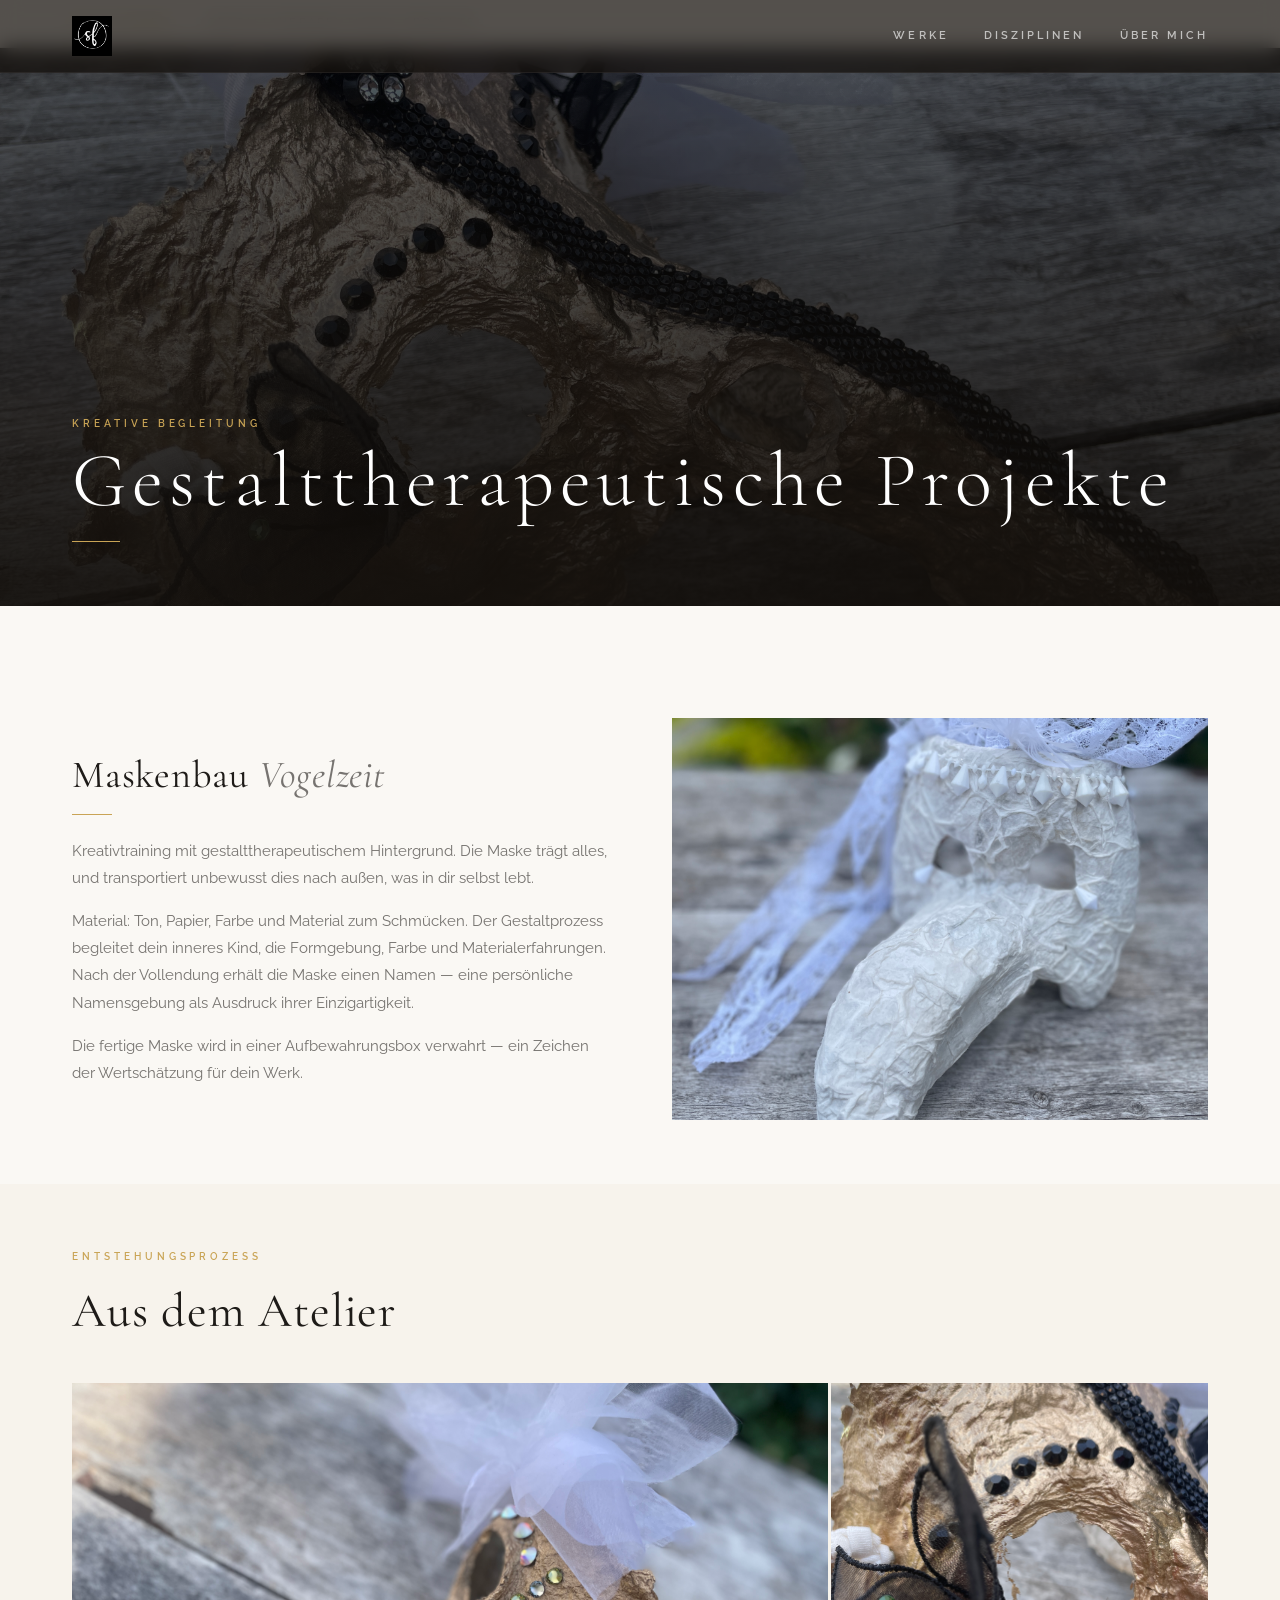
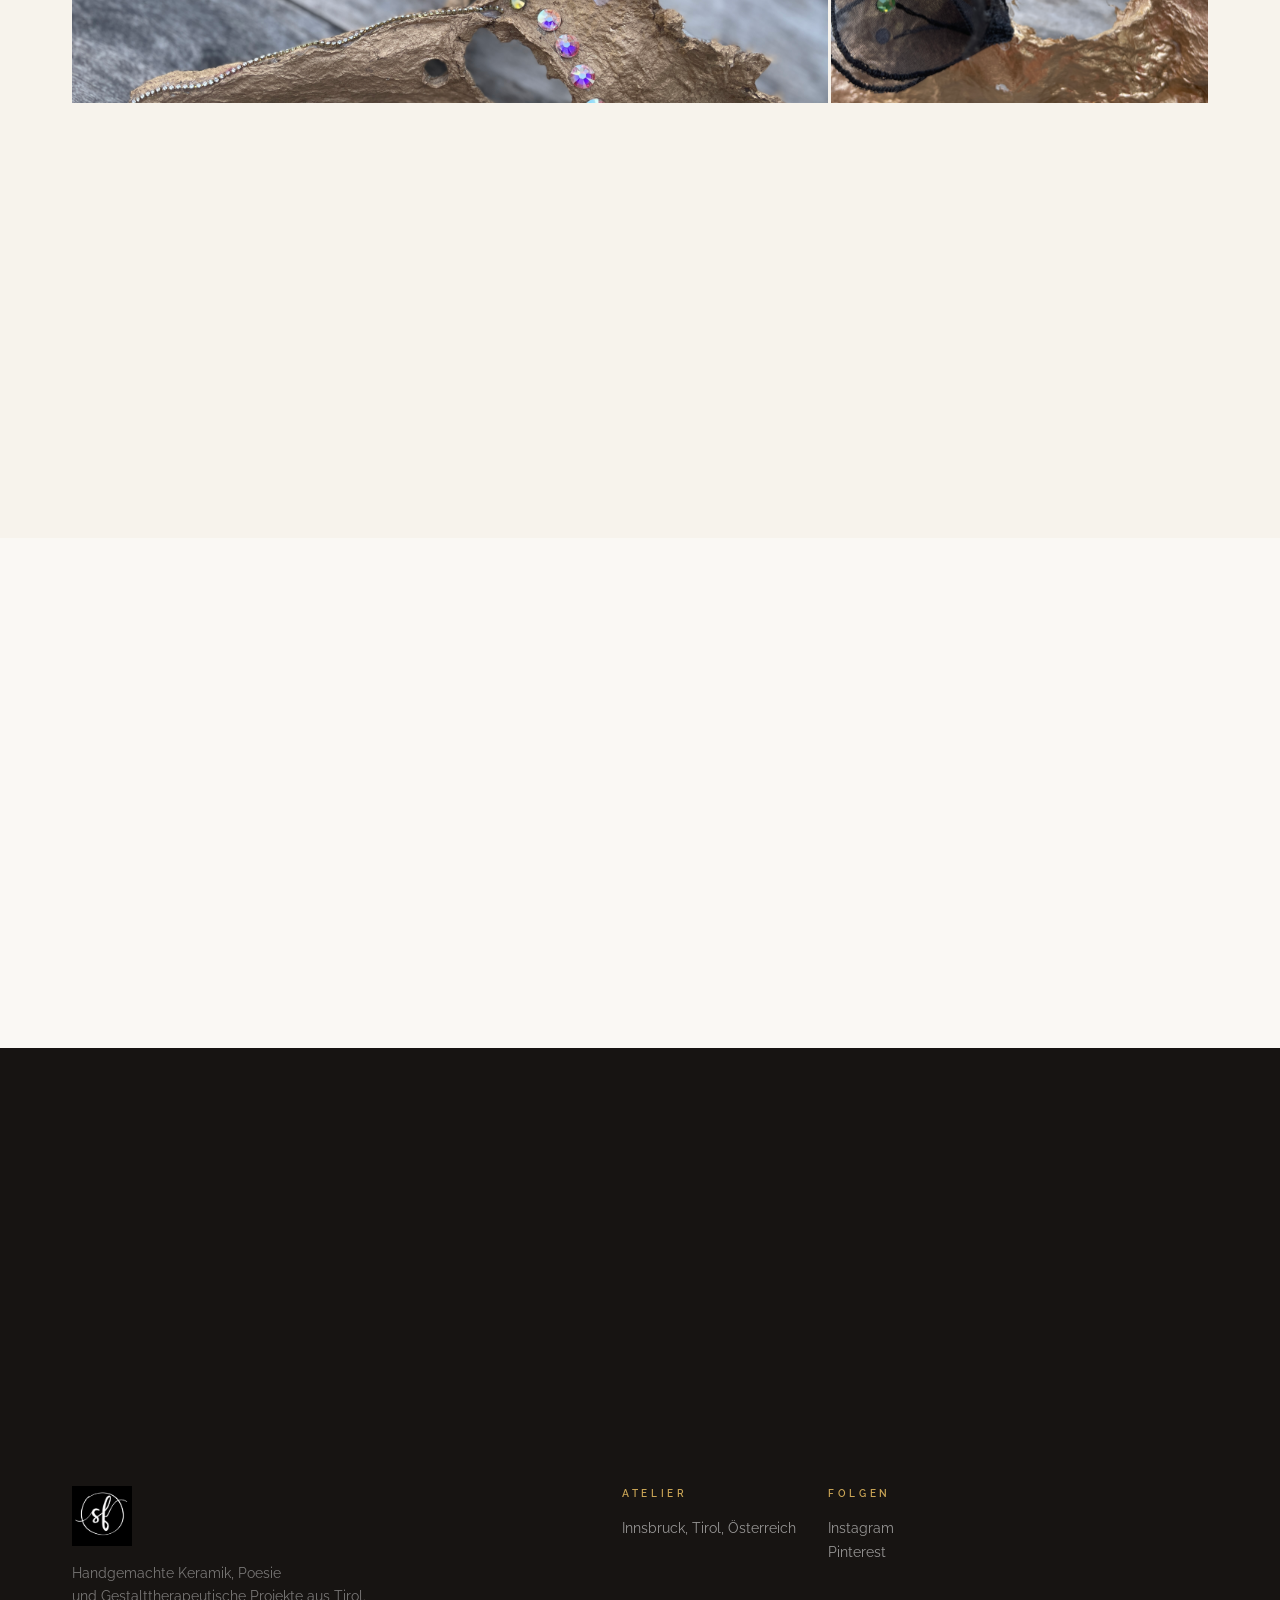
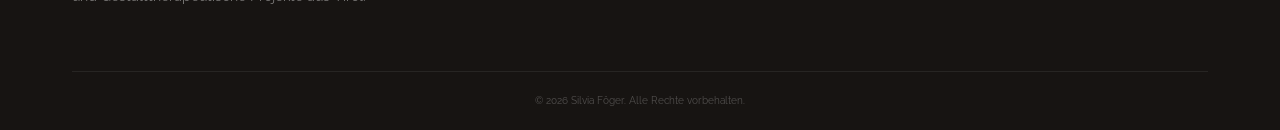
==== gestalttherapie.html @ 6197d605 "feat(content): gestalttherapie page, restructure discipline images Rename zeichnung.html to gestaltt" ====
<!DOCTYPE html>
<html lang="de">
  <head>
    <meta charset="UTF-8" />
    <meta name="viewport" content="width=device-width, initial-scale=1.0" />
    <meta
      name="description"
      content="Silvia Föger — gestalttherapeutische Projekte aus Tirol. Kreatives Gestalten als Ausdruck und Begleitung."
    />
    <title>Gestalttherapeutische Projekte | Silvia Föger</title>
    <link rel="preconnect" href="https://fonts.googleapis.com" />
    <link rel="preconnect" href="https://fonts.gstatic.com" crossorigin />
    <link
      href="https://fonts.googleapis.com/css2?family=Cormorant+Garamond:ital,wght@0,300;0,400;0,600;1,300;1,400&family=Raleway:wght@300;400;500;600&display=swap"
      rel="stylesheet"
    />
    <link rel="icon" type="image/x-icon" href="assets/img/favicon.ico" />
    <link rel="stylesheet" href="assets/css/style.css?v=1.0.0" />
  </head>
  <body>

    <header class="site-header" id="site-header">
      <div class="container">
        <nav class="nav">
          <a class="brand" href="index.html" aria-label="Silvia Föger — zur Startseite">
            <img class="brand__logo" src="assets/img/logo.png" alt="Silvia Föger Spirale Logo" />
          </a>
          <button class="nav-toggle" aria-expanded="false" aria-controls="nav-links" type="button">
            <span class="sr-only">Navigation umschalten</span>
            <span class="nav-toggle__bar"></span>
          </button>
          <div class="nav-links" id="nav-links">
            <a href="index.html#works">Werke</a>
            <a href="index.html#disciplines">Disziplinen</a>
            <a href="index.html#about">Über mich</a>
          </div>
        </nav>
      </div>
    </header>

    <main>

      <nav class="breadcrumb" aria-label="Breadcrumb">
        <div class="container">
          <a href="index.html">Silvia Föger</a>
          <span aria-hidden="true">/</span>
          Gestalttherapeutische Projekte
        </div>
      </nav>

      <section class="page-hero">
        <div
          class="page-hero__bg"
          style="background-image: url('assets/img/gestalttherapie/IMG_3869.JPG');"
          role="img"
          aria-label="Maskenbau-Projekt: Bemalte Masken und Materialien"
        ></div>
        <div class="page-hero__overlay" aria-hidden="true"></div>
        <div class="page-hero__content container">
          <p class="eyebrow">Kreative Begleitung</p>
          <h1 class="page-hero__title">Gestalttherapeutische Projekte</h1>
          <div class="page-hero__rule" aria-hidden="true"></div>
        </div>
      </section>

      <section class="page-intro">
        <div class="container">
          <div class="page-intro__grid">
            <div class="page-intro__text reveal">
              <h2>Maskenbau <em>Vogelzeit</em></h2>
              <div class="page-intro__rule" aria-hidden="true"></div>
              <p>Kreativtraining mit gestalttherapeutischem Hintergrund. Die Maske trägt alles, und transportiert unbewusst dies nach außen, was in dir selbst lebt.</p>
              <p>Material: Ton, Papier, Farbe und Material zum Schmücken. Der Gestaltprozess begleitet dein inneres Kind, die Formgebung, Farbe und Materialerfahrungen. Nach der Vollendung erhält die Maske einen Namen — eine persönliche Namensgebung als Ausdruck ihrer Einzigartigkeit.</p>
              <p>Die fertige Maske wird in einer Aufbewahrungsbox verwahrt — ein Zeichen der Wertschätzung für dein Werk.</p>
            </div>
            <div class="page-intro__image reveal" style="--reveal-delay: 0.15s">
              <img src="assets/img/gestalttherapie/IMG_3857.jpg" alt="Nahaufnahme einer bemalten Maske mit Details und Materialien." />
            </div>
          </div>
        </div>
      </section>

      <section class="page-gallery">
        <div class="container">
          <header class="section-header reveal">
            <p class="eyebrow">Entstehungsprozess</p>
            <h2>Aus dem Atelier</h2>
          </header>
          <div class="page-gallery__grid">
            <article class="work-card reveal" style="--reveal-delay: 0.05s">
              <div class="work-card__img">
                <img src="assets/img/gestalttherapie/IMG_3867.jpg" alt="Masken in verschiedenen Farbvarianten und Gestaltungsstufen." />
              </div>
              <div class="work-card__info">
                <span class="work-card__cat">Gestaltung</span>
                <h3>Farbige Formen</h3>
              </div>
            </article>
            <article class="work-card reveal" style="--reveal-delay: 0.1s">
              <div class="work-card__img">
                <img src="assets/img/gestalttherapie/IMG_3871.JPG" alt="Vollendete Masken mit kunstvoll gestalteten Oberflächenstrukturen." />
              </div>
              <div class="work-card__info">
                <span class="work-card__cat">Vollendung</span>
                <h3>Fertige Werke</h3>
              </div>
            </article>
            <article class="work-card reveal" style="--reveal-delay: 0.15s">
              <div class="work-card__img">
                <img src="assets/img/gestalttherapie/IMG_3876.jpg" alt="Masken auf Aufbewahrungsboxen, Symbol der Wertschätzung." />
              </div>
              <div class="work-card__info">
                <span class="work-card__cat">Verwahrung</span>
                <h3>In Wertschätzung</h3>
              </div>
            </article>
          </div>
        </div>
      </section>

      <section class="page-intro">
        <div class="container">
          <div class="page-intro__grid">
            <div class="page-intro__text reveal">
              <h2>Soziale Dimension <em>und Sinnbild</em></h2>
              <div class="page-intro__rule" aria-hidden="true"></div>
              <p><strong>Soziale Komponente:</strong> Gemeinschaftserlebnis, Sprache, Kreativität, Hilfestellung, Dankbarkeit, Toleranz und gegenseitige Unterstützung.</p>
              <p><strong>Assoziation zu Vogel:</strong> Leichtigkeit des Fliegens, Vergänglichkeit und Fortpflanzung. Nestwärme und Schutz — Ei, Geburt und letzter Flug. Ein Symbol für die Reisen unserer Seele.</p>
              <p><strong>Erinnerungsbilder:</strong> Ein gemeinsames Fotobuch bewahrt die Momente fest, die beim gemeinsamen Schaffen entstanden sind — eine bleibende Erinnerung an die Magie dieser Zeit.</p>
            </div>
          </div>
        </div>
      </section>

      <section class="page-quote">
        <div class="container">
          <div class="page-quote__inner reveal">
            <blockquote>
              Die Maske trägt alles, was in dir lebt — nach außen, sichtbar, wertvoll.
            </blockquote>
            <cite>Silvia Föger</cite>
          </div>
        </div>
      </section>

    </main>

    <footer id="contact" class="site-footer">
      <div class="container">
        <div class="footer__inner">
          <div class="footer__brand">
            <img class="footer__logo" src="assets/img/logo.png" alt="Silvia Föger Spirale Logo" />
            <p class="footer__tagline">Handgemachte Keramik, Poesie<br />und Gestalttherapeutische Projekte aus Tirol.</p>
          </div>
          <div class="footer__cols">
            <div class="footer__col">
              <h4>Atelier</h4>
              <p>Innsbruck, Tirol, Österreich</p>
            </div>
            <div class="footer__col">
              <h4>Folgen</h4>
              <a href="https://instagram.com" target="_blank" rel="noreferrer noopener">Instagram</a>
              <a href="https://pinterest.com" target="_blank" rel="noreferrer noopener">Pinterest</a>
            </div>
          </div>
        </div>
        <div class="footer__legal">
          <small>© <span id="copyright-year"></span> Silvia Föger. Alle Rechte vorbehalten.</small>
        </div>
      </div>
    </footer>

    <script src="assets/js/main.js?v=1.0.0"></script>
  </body>
</html>
---- assets/css/style.css ----
:root {
  --cream: #f7f3ec;
  --parchment: #ede7db;
  --warm-white: #faf8f4;
  --stone: #c8c3bb;
  --ink: #1e1b18;
  --ink-soft: rgba(30, 27, 24, 0.6);
  --gold: #c9a455;
  --gold-glow: rgba(201, 164, 85, 0.28);
  --dark: #171412;
  --dark-mid: #231f1c;

  --font-serif: "Cormorant Garamond", "Georgia", serif;
  --font-sans: "Raleway", -apple-system, BlinkMacSystemFont, "Segoe UI", sans-serif;

  --space-xs: 0.5rem;
  --space-sm: 1rem;
  --space-md: 2rem;
  --space-lg: 4rem;
  --space-xl: 7rem;
  --max-width: 1200px;

  --ease-out: cubic-bezier(0.16, 1, 0.3, 1);
}

*,
*::before,
*::after {
  box-sizing: border-box;
  margin: 0;
}

html {
  scroll-behavior: smooth;
}

body {
  font-family: var(--font-sans);
  color: var(--ink);
  background: var(--cream);
  line-height: 1.65;
  overflow-x: hidden;
}

img {
  max-width: 100%;
  display: block;
}

a {
  color: inherit;
  text-decoration: none;
}

.sr-only {
  position: absolute;
  width: 1px;
  height: 1px;
  padding: 0;
  margin: -1px;
  overflow: hidden;
  clip: rect(0, 0, 0, 0);
  white-space: nowrap;
  border: 0;
}

.container {
  width: 100%;
  max-width: var(--max-width);
  margin: 0 auto;
  padding: 0 var(--space-md);
}

.eyebrow {
  font-family: var(--font-sans);
  font-size: 0.65rem;
  font-weight: 600;
  letter-spacing: 0.38em;
  text-transform: uppercase;
  color: var(--gold);
}


/* ── HEADER ── */

.site-header {
  position: fixed;
  inset: 0 0 auto;
  z-index: 100;
  background: rgba(20, 16, 12, 0.72);
  backdrop-filter: blur(10px);
  -webkit-backdrop-filter: blur(10px);
  border-bottom: 1px solid rgba(255, 255, 255, 0.06);
  transition: background 0.4s var(--ease-out), box-shadow 0.4s var(--ease-out);
}

.site-header.scrolled {
  background: rgba(20, 16, 12, 0.96);
  box-shadow: 0 1px 0 rgba(255, 255, 255, 0.08);
}

.nav {
  position: relative;
  display: flex;
  align-items: center;
  justify-content: space-between;
  padding: 1rem 0;
  gap: var(--space-sm);
}

.brand__logo {
  height: 40px;
  width: auto;
}

.nav-links {
  display: flex;
  gap: 2.2rem;
  font-family: var(--font-sans);
  font-size: 0.68rem;
  font-weight: 600;
  letter-spacing: 0.28em;
  text-transform: uppercase;
  color: rgba(255, 255, 255, 0.65);
}

.nav-links a {
  position: relative;
  transition: color 0.2s;
}

.nav-links a::after {
  content: "";
  position: absolute;
  bottom: -3px;
  left: 0;
  right: 0;
  height: 1px;
  background: var(--gold);
  transform: scaleX(0);
  transform-origin: left;
  transition: transform 0.3s var(--ease-out);
}

.nav-links a:hover {
  color: #fff;
}

.nav-links a:hover::after {
  transform: scaleX(1);
}

.nav-toggle {
  display: none;
  background: transparent;
  border: 0;
  cursor: pointer;
  padding: 0.25rem;
  color: rgba(255, 255, 255, 0.8);
}

.nav-toggle__bar,
.nav-toggle__bar::before,
.nav-toggle__bar::after {
  content: "";
  display: block;
  width: 22px;
  height: 1.5px;
  background: currentColor;
  transition: transform 0.3s ease, opacity 0.3s ease;
}

.nav-toggle__bar::before,
.nav-toggle__bar::after {
  position: absolute;
  left: 0;
}

.nav-toggle__bar::before {
  transform: translateY(-7px);
}

.nav-toggle__bar::after {
  transform: translateY(7px);
}


/* ── HERO ── */

.hero {
  position: relative;
  min-height: 100vh;
  display: flex;
  align-items: center;
  justify-content: center;
  background:
    url("../img/header_silvia_spiral.jpg") center / cover no-repeat;
  overflow: hidden;
}

.hero::before {
  content: "";
  position: absolute;
  inset: 0;
  background: url("data:image/svg+xml,%3Csvg xmlns='http://www.w3.org/2000/svg' width='300' height='300'%3E%3Cfilter id='n'%3E%3CfeTurbulence type='fractalNoise' baseFrequency='0.65' numOctaves='4' stitchTiles='stitch'/%3E%3CfeColorMatrix type='saturate' values='0'/%3E%3C/filter%3E%3Crect width='300' height='300' filter='url(%23n)' opacity='0.035'/%3E%3C/svg%3E");
  pointer-events: none;
  opacity: 0.6;
}

.hero::after {
  content: "";
  position: absolute;
  inset: 0;
  background: radial-gradient(ellipse 60% 55% at 50% 50%, rgba(247, 243, 236, 0.28) 0%, transparent 68%);
  pointer-events: none;
  z-index: 0;
}

.hero__body {
  position: relative;
  z-index: 1;
  display: flex;
  flex-direction: column;
  align-items: center;
  gap: 2.8rem;
  text-align: center;
  padding: 8rem var(--space-md) 6rem;
}

.hero__spiral {
  animation: float 7s ease-in-out infinite;
}

.hero__spiral img {
  width: clamp(100px, 15vw, 200px);
  height: auto;
  animation: glowPulse 5s ease-in-out infinite;
}

.hero__text {
  display: flex;
  flex-direction: column;
  align-items: center;
  gap: 1.1rem;
}

.hero__name {
  font-family: var(--font-serif);
  font-weight: 300;
  font-size: clamp(2.8rem, 7.5vw, 6.5rem);
  letter-spacing: 0.2em;
  color: var(--ink);
  line-height: 1;
  animation: fadeUp 1s var(--ease-out) 0.3s both;
}

.hero__rule {
  width: 56px;
  height: 1px;
  background: var(--gold);
  animation: fadeUp 1s var(--ease-out) 0.5s both;
}

.hero__tagline {
  font-family: var(--font-sans);
  font-size: 1.36rem;
  font-weight: 600;
  letter-spacing: 0.42em;
  text-transform: uppercase;
  color: var(--ink-soft);
  animation: fadeUp 1s var(--ease-out) 0.65s both;
}

.hero__scroll {
  position: absolute;
  bottom: 2.5rem;
  left: 50%;
  transform: translateX(-50%);
  display: flex;
  flex-direction: column;
  align-items: center;
}

.hero__scroll-line {
  width: 1px;
  height: 48px;
  background: linear-gradient(to bottom, var(--gold), transparent);
  animation: scrollPulse 2.2s ease-in-out infinite;
}

@keyframes float {
  0%, 100% { transform: translateY(0); }
  50% { transform: translateY(-14px); }
}

@keyframes glowPulse {
  0%, 100% { filter: drop-shadow(0 6px 32px rgba(201, 164, 85, 0.22)) drop-shadow(0 2px 6px rgba(0,0,0,0.07)); }
  50% { filter: drop-shadow(0 6px 52px rgba(201, 164, 85, 0.48)) drop-shadow(0 2px 10px rgba(0,0,0,0.1)); }
}

@keyframes scrollPulse {
  0%, 100% { opacity: 0.25; transform: scaleY(0.75); }
  60% { opacity: 1; transform: scaleY(1); }
}

@keyframes fadeUp {
  from { opacity: 0; transform: translateY(22px); }
  to { opacity: 1; transform: translateY(0); }
}


/* ── WORKS ── */

.works {
  padding: var(--space-xl) 0 var(--space-lg);
  background: var(--warm-white);
}

.section-header {
  margin-bottom: var(--space-md);
}

.section-header h2 {
  font-family: var(--font-serif);
  font-weight: 400;
  font-size: clamp(2rem, 4vw, 3rem);
  margin-top: 0.45rem;
  letter-spacing: 0.02em;
}

.section-header--center {
  text-align: center;
}

.works__grid {
  display: grid;
  grid-template-columns: repeat(3, 1fr);
  grid-auto-rows: 280px;
  gap: 3px;
  margin-top: var(--space-md);
}

.work-card {
  position: relative;
  overflow: hidden;
  background: var(--parchment);
  cursor: pointer;
}

.work-card__img {
  width: 100%;
  height: 100%;
}

.work-card__img img {
  width: 100%;
  height: 100%;
  object-fit: cover;
  transition: transform 0.7s var(--ease-out);
}

.work-card:hover .work-card__img img {
  transform: scale(1.05);
}

.work-card__info {
  position: absolute;
  inset: auto 0 0;
  padding: 1.4rem 1.6rem;
  background: linear-gradient(to top, rgba(18, 14, 10, 0.78) 0%, transparent 100%);
  color: #fff;
  opacity: 0;
  transform: translateY(6px);
  transition: opacity 0.35s ease, transform 0.35s ease;
}

.work-card:hover .work-card__info,
.work-card:focus-within .work-card__info {
  opacity: 1;
  transform: translateY(0);
}

.work-card__cat {
  display: block;
  font-size: 0.6rem;
  font-weight: 600;
  letter-spacing: 0.32em;
  text-transform: uppercase;
  color: var(--gold);
  margin-bottom: 0.3rem;
}

.work-card h3 {
  font-family: var(--font-serif);
  font-weight: 400;
  font-size: 1.2rem;
  letter-spacing: 0.04em;
}

/* Editorial grid placement — desktop (3 cols) */
@media (min-width: 901px) {
  .work-card:nth-child(1) { grid-column: 1 / 3; grid-row: 1 / 3; }
  .work-card:nth-child(2) { grid-column: 3; grid-row: 1; }
  .work-card:nth-child(3) { grid-column: 3; grid-row: 2; }
  .work-card:nth-child(4) { grid-column: 1; grid-row: 3; }
  .work-card:nth-child(5) { grid-column: 2; grid-row: 3; }
  .work-card:nth-child(6) { grid-column: 3; grid-row: 3; }
}

/* Per-image framing: align subjects within each card */
.work-card:nth-child(1) .work-card__img img { object-position: center 38%; }  /* hearts: both in view */
.work-card:nth-child(3) .work-card__img img { object-position: center 28%; }  /* nautilus: shell + gold rim */
.work-card:nth-child(4) .work-card__img img { object-position: center 40%; }  /* mauve dish: earrings visible */
.work-card:nth-child(6) .work-card__img img { object-position: center 52%; }  /* clay spiral: form centred */


/* ── DISCIPLINES ── */

.disciplines {
  padding: var(--space-xl) 0;
  background: var(--parchment);
  position: relative;
}

.disciplines::before {
  content: "";
  display: block;
  width: 1px;
  height: 56px;
  background: linear-gradient(to bottom, transparent, var(--gold), transparent);
  margin: 0 auto var(--space-lg);
  opacity: 0.5;
}

.disciplines__grid {
  display: grid;
  grid-template-columns: repeat(3, 1fr);
  gap: var(--space-md);
  margin-top: var(--space-md);
}

.disc-card {
  padding: 2.8rem 2rem 2.4rem;
  background: var(--warm-white);
  border: 1px solid rgba(201, 164, 85, 0.16);
  border-top: 2px solid var(--gold);
  text-align: center;
  transition: transform 0.35s var(--ease-out), box-shadow 0.35s ease;
}

.disc-card:hover {
  transform: translateY(-7px);
  box-shadow: 0 22px 44px rgba(0, 0, 0, 0.07);
}

.disc-card__symbol {
  width: 46px;
  height: 46px;
  margin: 0 auto 1.6rem;
  color: var(--gold);
}

.disc-card__symbol svg {
  width: 100%;
  height: 100%;
}

.disc-card h3 {
  font-family: var(--font-serif);
  font-weight: 400;
  font-size: 1.45rem;
  margin-bottom: 0.85rem;
  letter-spacing: 0.03em;
}

.disc-card p {
  font-size: 0.9rem;
  color: var(--ink-soft);
  line-height: 1.75;
}


/* ── ABOUT ── */

.about {
  display: grid;
  grid-template-columns: 1fr 1fr;
  min-height: 72vh;
}

.about__media {
  position: relative;
  overflow: hidden;
  background: var(--parchment);
}

.about__media img {
  width: 100%;
  height: 100%;
  object-fit: cover;
  object-position: top center;
  transition: transform 0.8s var(--ease-out);
}

.about:hover .about__media img {
  transform: scale(1.03);
}

.about__text {
  padding: var(--space-xl) var(--space-lg);
  background: var(--cream);
  display: flex;
  flex-direction: column;
  justify-content: center;
  gap: 1.3rem;
}

.about__text h2 {
  font-family: var(--font-serif);
  font-weight: 400;
  font-size: clamp(1.9rem, 3vw, 2.8rem);
  letter-spacing: 0.02em;
  line-height: 1.2;
  margin-top: 0.4rem;
}

.about__text h2 em {
  font-style: italic;
  color: rgba(30, 27, 24, 0.72);
}

.about__rule {
  width: 40px;
  height: 1px;
  background: var(--gold);
}

.about__text p {
  color: var(--ink-soft);
  font-size: 0.93rem;
  max-width: 36rem;
  line-height: 1.8;
}

.btn-outline {
  display: inline-block;
  width: fit-content;
  padding: 0.8rem 2rem;
  border: 1px solid var(--gold);
  font-family: var(--font-sans);
  font-size: 0.64rem;
  font-weight: 600;
  letter-spacing: 0.3em;
  text-transform: uppercase;
  color: var(--ink);
  transition: background 0.22s ease, color 0.22s ease;
  margin-top: 0.4rem;
}

.btn-outline:hover {
  background: var(--gold);
  color: var(--dark);
}


/* ── FOOTER ── */

.site-footer {
  background: var(--dark);
  color: rgba(255, 255, 255, 0.7);
  padding-top: var(--space-lg);
}

.footer__inner {
  display: grid;
  grid-template-columns: auto 1fr;
  gap: var(--space-lg);
  align-items: start;
  padding-bottom: var(--space-lg);
  border-bottom: 1px solid rgba(255, 255, 255, 0.07);
}

.footer__logo {
  height: 60px;
  width: auto;
}

.footer__tagline {
  margin-top: 1rem;
  font-size: 0.85rem;
  line-height: 1.65;
  color: rgba(255, 255, 255, 0.42);
}

.footer__cols {
  display: grid;
  grid-template-columns: repeat(3, 1fr);
  gap: var(--space-md);
  justify-self: end;
}

.footer__col h4 {
  font-family: var(--font-sans);
  font-size: 0.6rem;
  font-weight: 600;
  letter-spacing: 0.38em;
  text-transform: uppercase;
  color: var(--gold);
  margin-bottom: 0.85rem;
}

.footer__col p,
.footer__col a {
  display: block;
  font-size: 0.87rem;
  line-height: 1.75;
  color: rgba(255, 255, 255, 0.55);
  transition: color 0.2s;
}

.footer__col a:hover {
  color: #fff;
}

.footer__legal {
  padding: 1.2rem 0;
  text-align: center;
  font-size: 0.72rem;
  color: rgba(255, 255, 255, 0.25);
}


/* ── REVEAL ANIMATIONS ── */

.reveal {
  opacity: 0;
  transform: translateY(28px);
  transition:
    opacity 0.75s var(--ease-out),
    transform 0.75s var(--ease-out);
  transition-delay: var(--reveal-delay, 0s);
}

.reveal.visible {
  opacity: 1;
  transform: translateY(0);
}


/* ── RESPONSIVE: TABLET (≤900px) ── */

@media (max-width: 900px) {
  .works__grid {
    grid-template-columns: repeat(2, 1fr);
    grid-auto-rows: 220px;
  }

  .work-card:nth-child(1) { grid-column: 1 / 3; grid-row: 1; }
  .work-card:nth-child(2) { grid-column: 1; grid-row: 2; }
  .work-card:nth-child(3) { grid-column: 2; grid-row: 2; }
  .work-card:nth-child(4) { grid-column: 1; grid-row: 3; }
  .work-card:nth-child(5) { grid-column: 2; grid-row: 3; }
  .work-card:nth-child(6) { grid-column: 1 / 3; grid-row: 4; }

  .disciplines__grid {
    grid-template-columns: 1fr 1fr;
  }

  .disc-card:last-child {
    grid-column: 1 / 3;
    max-width: 460px;
    justify-self: center;
    width: 100%;
  }

  .about {
    grid-template-columns: 1fr;
  }

  .about__media {
    min-height: 55vw;
  }

  .about__text {
    padding: var(--space-lg) var(--space-md);
  }

  .footer__inner {
    grid-template-columns: 1fr;
  }

  .footer__cols {
    justify-self: start;
    width: 100%;
  }
}


/* ── RESPONSIVE: MOBILE NAV (≤820px) ── */

@media (max-width: 820px) {
  .nav-toggle {
    display: block;
  }

  .nav-links {
    position: absolute;
    inset: calc(100% + 1px) 0 auto;
    background: rgba(20, 16, 12, 0.97);
    backdrop-filter: blur(12px);
    -webkit-backdrop-filter: blur(12px);
    flex-direction: column;
    align-items: flex-start;
    padding: 1.3rem var(--space-md);
    gap: 1.1rem;
    transform: translateY(-8px);
    opacity: 0;
    pointer-events: none;
    transition: transform 0.3s ease, opacity 0.3s ease;
  }

  .nav-links.is-open {
    transform: translateY(0);
    opacity: 1;
    pointer-events: all;
  }

  .nav-toggle[aria-expanded="true"] .nav-toggle__bar {
    background: transparent;
  }

  .nav-toggle[aria-expanded="true"] .nav-toggle__bar::before {
    transform: rotate(45deg);
  }

  .nav-toggle[aria-expanded="true"] .nav-toggle__bar::after {
    transform: rotate(-45deg);
  }
}


/* ── RESPONSIVE: SMALL MOBILE (≤640px) ── */

@media (max-width: 640px) {
  :root {
    --space-md: 1.25rem;
    --space-lg: 2.5rem;
    --space-xl: 4.5rem;
  }

  .hero__name {
    letter-spacing: 0.12em;
  }

  .works__grid {
    grid-template-columns: 1fr;
    grid-auto-rows: 240px;
  }

  .work-card { grid-column: 1 !important; grid-row: auto !important; }

  /* Always show card info on touch devices */
  .work-card__info {
    opacity: 1;
    transform: none;
  }

  .disciplines__grid {
    grid-template-columns: 1fr;
  }

  .disc-card:last-child {
    grid-column: auto;
    max-width: none;
    justify-self: auto;
  }

  .about__text {
    padding: var(--space-lg) var(--space-sm);
  }

  .footer__cols {
    grid-template-columns: 1fr;
    gap: var(--space-sm);
  }
}


/* ── INNER PAGE: HERO ── */

.page-hero {
  position: relative;
  min-height: 62vh;
  display: flex;
  align-items: flex-end;
  padding-bottom: var(--space-lg);
  overflow: hidden;
}

.page-hero__bg {
  position: absolute;
  inset: 0;
  background: center / cover no-repeat;
  filter: brightness(0.38) saturate(0.75);
  transform: scale(1.04);
  transition: transform 8s var(--ease-out);
}

.page-hero:hover .page-hero__bg {
  transform: scale(1.0);
}

.page-hero__overlay {
  position: absolute;
  inset: 0;
  background: linear-gradient(to top, rgba(20, 16, 12, 0.88) 0%, rgba(20, 16, 12, 0.3) 65%, transparent 100%);
}

.page-hero__content {
  position: relative;
  z-index: 1;
  color: #fff;
}

.page-hero__content .eyebrow {
  color: var(--gold);
}

.page-hero__title {
  font-family: var(--font-serif);
  font-weight: 300;
  font-size: clamp(2.6rem, 6vw, 5.5rem);
  letter-spacing: 0.08em;
  line-height: 1.05;
  margin-top: 0.55rem;
  color: #fff;
}

.page-hero__rule {
  width: 48px;
  height: 1px;
  background: var(--gold);
  margin-top: 1.2rem;
}


/* ── INNER PAGE: BREADCRUMB ── */

.breadcrumb {
  background: var(--warm-white);
  border-bottom: 1px solid rgba(30, 27, 24, 0.08);
  padding: 0.9rem 0;
  font-size: 0.68rem;
  letter-spacing: 0.2em;
  text-transform: uppercase;
  color: var(--ink-soft);
}

.breadcrumb a {
  color: var(--gold);
  transition: opacity 0.2s;
}

.breadcrumb a:hover {
  opacity: 0.7;
}

.breadcrumb span {
  margin: 0 0.6rem;
  opacity: 0.4;
}


/* ── INNER PAGE: INTRO ── */

.page-intro {
  padding: var(--space-xl) 0 var(--space-lg);
  background: var(--warm-white);
}

.page-intro__grid {
  display: grid;
  grid-template-columns: 1fr 1fr;
  gap: var(--space-lg);
  align-items: center;
}

.page-intro__text h2 {
  font-family: var(--font-serif);
  font-weight: 400;
  font-size: clamp(1.9rem, 3vw, 2.7rem);
  letter-spacing: 0.02em;
  line-height: 1.2;
  margin-bottom: var(--space-sm);
}

.page-intro__text h2 em {
  font-style: italic;
  color: var(--ink-soft);
}

.page-intro__rule {
  width: 40px;
  height: 1px;
  background: var(--gold);
  margin-bottom: 1.4rem;
}

.page-intro__text p {
  color: var(--ink-soft);
  font-size: 0.93rem;
  line-height: 1.82;
  margin-bottom: 1rem;
}

.page-intro__text p:last-child {
  margin-bottom: 0;
}

.page-intro__image {
  overflow: hidden;
  aspect-ratio: 4 / 3;
}

.page-intro__image img {
  width: 100%;
  height: 100%;
  object-fit: cover;
  transition: transform 0.8s var(--ease-out);
}

.page-intro__image:hover img {
  transform: scale(1.04);
}


/* ── INNER PAGE: GALLERY ── */

.page-gallery {
  padding: var(--space-lg) 0 var(--space-xl);
  background: var(--cream);
}

.page-gallery__grid {
  display: grid;
  grid-template-columns: repeat(3, 1fr);
  gap: 3px;
  margin-top: var(--space-md);
}

.page-gallery__grid .work-card {
  height: 320px;
}


/* ── INNER PAGE: QUOTE ── */

.page-quote {
  padding: var(--space-xl) 0;
  background: var(--dark);
  text-align: center;
}

.page-quote__inner {
  max-width: 44rem;
  margin: 0 auto;
}

.page-quote blockquote {
  font-family: var(--font-serif);
  font-style: italic;
  font-weight: 300;
  font-size: clamp(1.45rem, 3vw, 2.1rem);
  color: rgba(255, 255, 255, 0.82);
  line-height: 1.55;
}

.page-quote cite {
  display: block;
  margin-top: 1.8rem;
  font-family: var(--font-sans);
  font-style: normal;
  font-size: 0.65rem;
  font-weight: 600;
  letter-spacing: 0.35em;
  text-transform: uppercase;
  color: var(--gold);
}


/* ── DISC CARD LINK ── */

.disc-card__link {
  display: inline-block;
  margin-top: 1.5rem;
  font-size: 0.65rem;
  font-weight: 600;
  letter-spacing: 0.28em;
  text-transform: uppercase;
  color: var(--gold);
  position: relative;
}

.disc-card__link::after {
  content: "";
  position: absolute;
  bottom: -2px;
  left: 0;
  right: 0;
  height: 1px;
  background: var(--gold);
  transform: scaleX(0);
  transform-origin: left;
  transition: transform 0.3s var(--ease-out);
}

.disc-card__link:hover::after {
  transform: scaleX(1);
}


/* ── INNER PAGE RESPONSIVE ── */

@media (max-width: 900px) {
  .page-intro__grid {
    grid-template-columns: 1fr;
  }

  .page-intro__image {
    order: -1;
  }

  .page-gallery__grid {
    grid-template-columns: repeat(2, 1fr);
  }

  .page-gallery__grid .work-card {
    height: 260px;
  }
}

@media (max-width: 640px) {
  .page-hero {
    min-height: 50vh;
  }

  .page-gallery__grid {
    grid-template-columns: 1fr;
  }

  .page-gallery__grid .work-card {
    height: 240px;
    /* Always show info on mobile */
  }

  .page-gallery__grid .work-card__info {
    opacity: 1;
    transform: none;
  }
}


/* ── POEMS LIST ── */

.page-booklet {
  padding: var(--space-xl) 0 var(--space-lg);
  background: var(--parchment);
}

.page-booklet .section-header h2 {
  color: var(--ink);
}

.poems-list {
  display: flex;
  flex-direction: column;
  gap: var(--space-md);
  max-width: 600px;
  margin: var(--space-md) auto 0;
}

.poem-leaf {
  background: var(--warm-white);
  border-top: 2px solid var(--gold);
  padding: 2.8rem 3.2rem;
  box-shadow: 0 2px 18px rgba(30, 27, 24, 0.06);
}

.poem__title {
  font-family: var(--font-serif);
  font-weight: 400;
  font-size: 1.3rem;
  letter-spacing: 0.02em;
  color: var(--ink);
  margin: 0 0 0.5rem;
}

.poem__divider {
  width: 28px;
  height: 1px;
  background: var(--gold);
  margin-bottom: 1.6rem;
}

.poem__body {
  font-family: var(--font-serif);
  font-style: italic;
  font-weight: 300;
  font-size: 1.06rem;
  line-height: 2.05;
  color: var(--ink-soft);
}

.poem__body p {
  margin: 0 0 1rem;
}

.poem__body p:last-child {
  margin-bottom: 0;
}

.poem__author {
  margin-top: 2rem;
  padding-top: 1rem;
  border-top: 1px solid rgba(30, 27, 24, 0.1);
  font-family: var(--font-sans);
  font-size: 0.6rem;
  font-weight: 600;
  letter-spacing: 0.32em;
  text-transform: uppercase;
  color: var(--ink-soft);
}

@media (max-width: 640px) {
  .poems-list {
    gap: var(--space-sm);
  }

  .poem-leaf {
    padding: 2rem 1.6rem;
  }

  .poem__body {
    font-size: 1rem;
    line-height: 1.95;
  }
}


/* ── COMING SOON ── */

.coming-soon {
  min-height: 72vh;
  display: flex;
  align-items: center;
  background: var(--warm-white);
}

.coming-soon__inner {
  text-align: center;
  padding: var(--space-xl) 0;
  max-width: 480px;
  margin: 0 auto;
}

.coming-soon__inner h1 {
  font-family: var(--font-serif);
  font-weight: 300;
  font-size: clamp(2.4rem, 5vw, 3.8rem);
  letter-spacing: 0.08em;
  color: var(--ink);
  margin-top: 0.5rem;
}

.coming-soon__rule {
  width: 48px;
  height: 1px;
  background: var(--gold);
  margin: 1.4rem auto 1.6rem;
}

.coming-soon__inner > p {
  color: var(--ink-soft);
  font-size: 0.93rem;
  line-height: 1.75;
  margin-bottom: 2.2rem;
}


/* ── REDUCED MOTION ── */

@media (prefers-reduced-motion: reduce) {
  *,
  *::before,
  *::after {
    animation-duration: 0.01ms !important;
    transition-duration: 0.01ms !important;
  }

  .hero__spiral,
  .hero__spiral img,
  .hero__scroll-line {
    animation: none;
  }
}
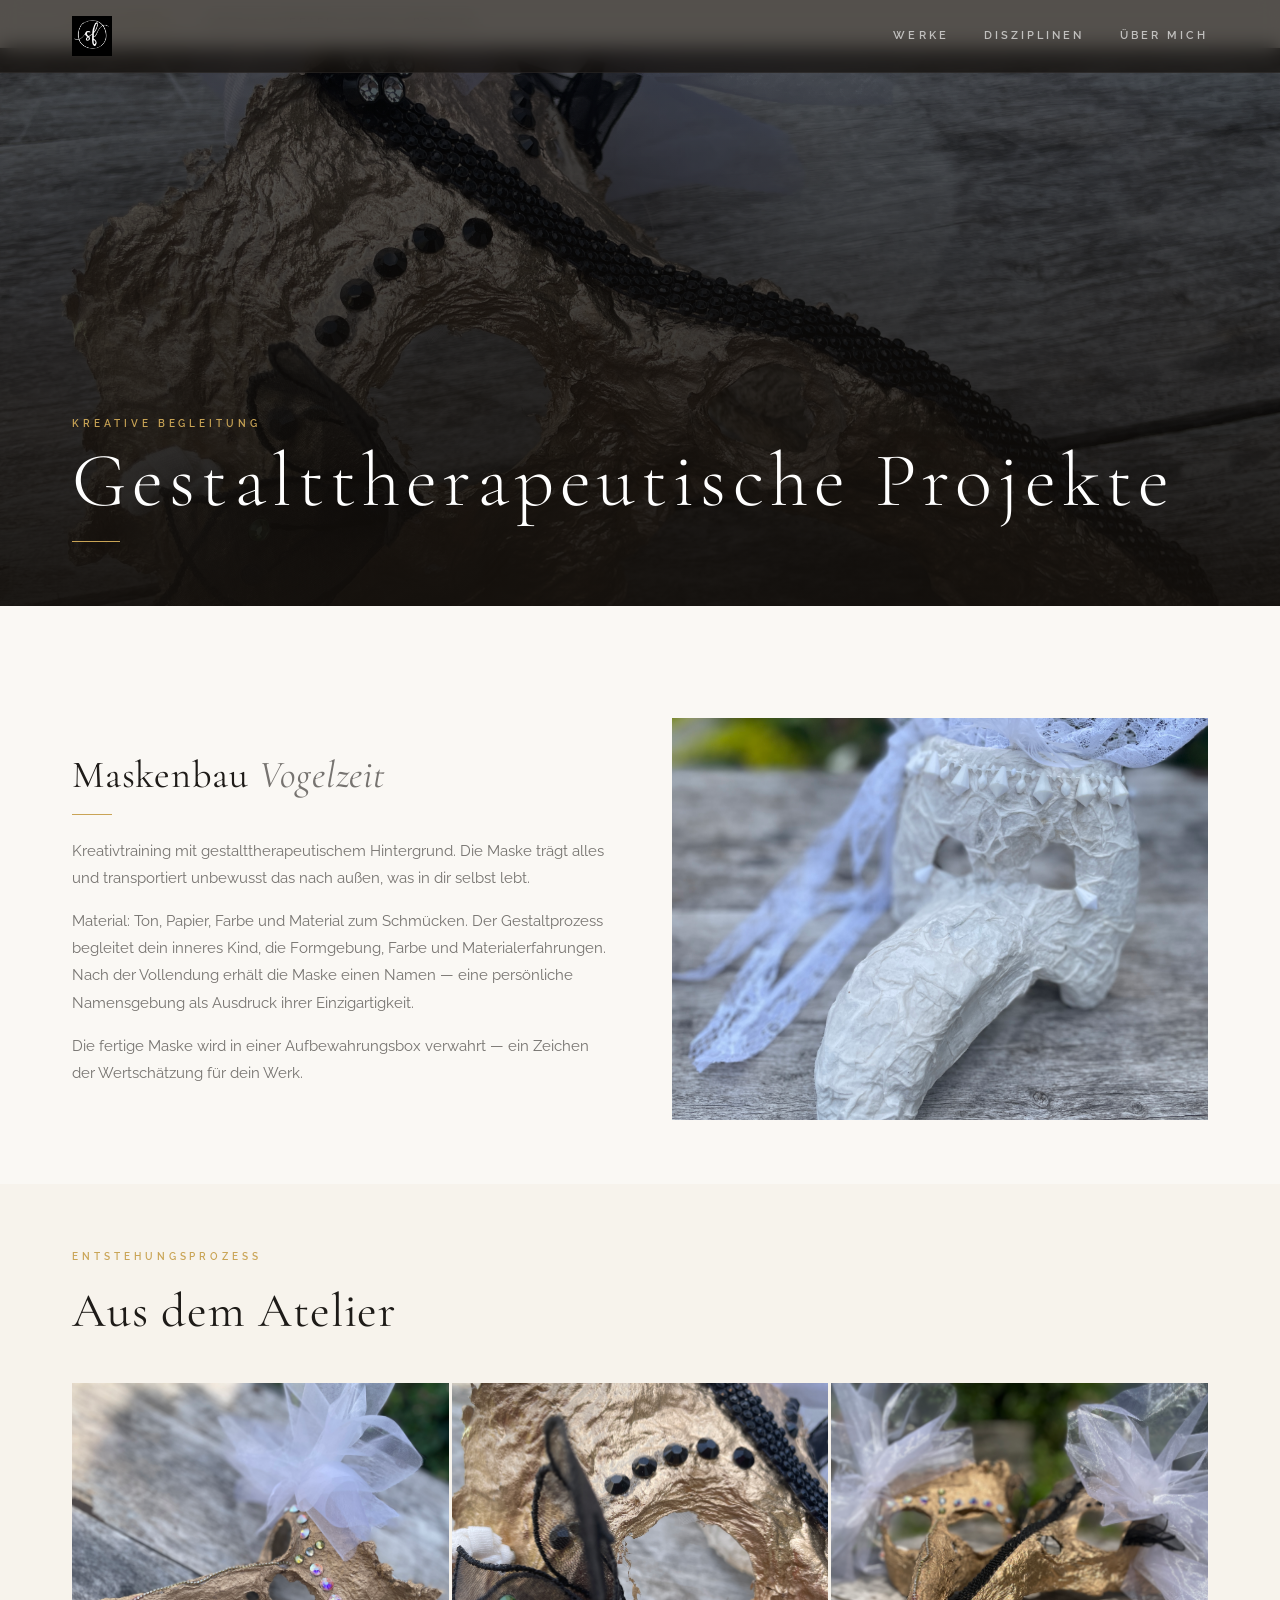
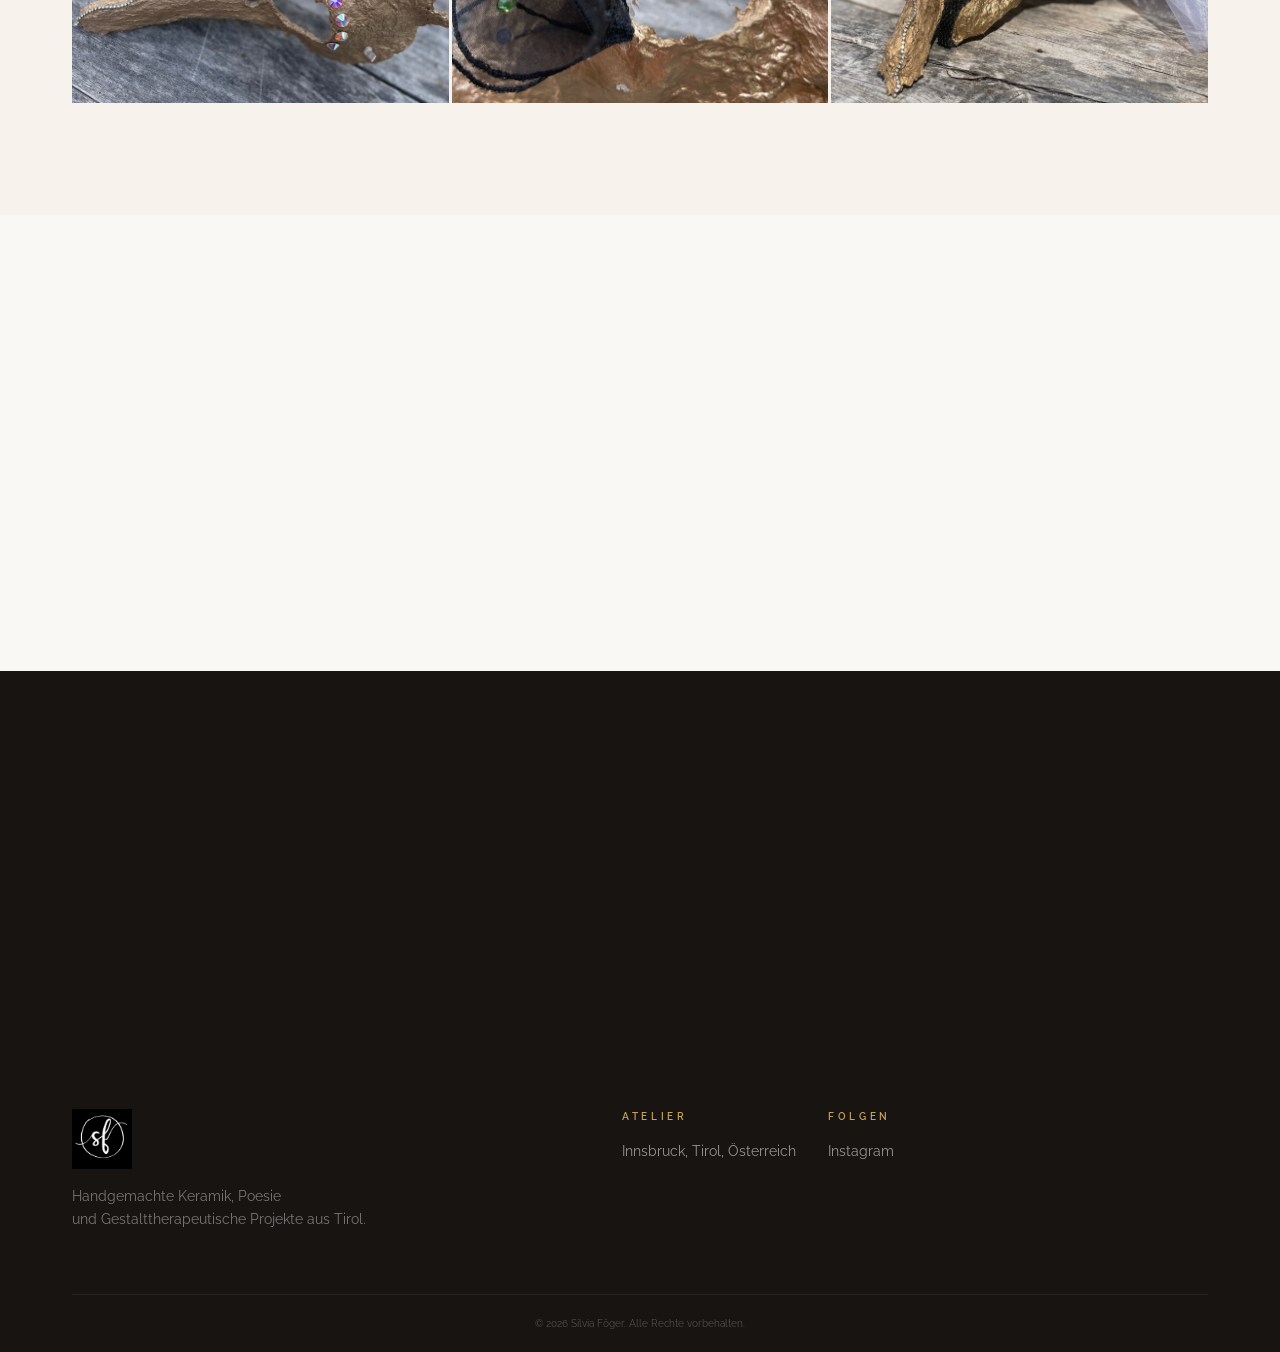
==== commit c6b42a8e: "fix(content): update tagline, socials, and German copy - hero tagline and meta now name Gestaltthera" ====
--- a/gestalttherapie.html
+++ b/gestalttherapie.html
@@ -15,7 +15,7 @@
       rel="stylesheet"
     />
     <link rel="icon" type="image/x-icon" href="assets/img/favicon.ico" />
-    <link rel="stylesheet" href="assets/css/style.css?v=1.0.0" />
+    <link rel="stylesheet" href="assets/css/style.css?v=1.1.0" />
   </head>
   <body>
 
@@ -69,7 +69,7 @@
             <div class="page-intro__text reveal">
               <h2>Maskenbau <em>Vogelzeit</em></h2>
               <div class="page-intro__rule" aria-hidden="true"></div>
-              <p>Kreativtraining mit gestalttherapeutischem Hintergrund. Die Maske trägt alles, und transportiert unbewusst dies nach außen, was in dir selbst lebt.</p>
+              <p>Kreativtraining mit gestalttherapeutischem Hintergrund. Die Maske trägt alles und transportiert unbewusst das nach außen, was in dir selbst lebt.</p>
               <p>Material: Ton, Papier, Farbe und Material zum Schmücken. Der Gestaltprozess begleitet dein inneres Kind, die Formgebung, Farbe und Materialerfahrungen. Nach der Vollendung erhält die Maske einen Namen — eine persönliche Namensgebung als Ausdruck ihrer Einzigartigkeit.</p>
               <p>Die fertige Maske wird in einer Aufbewahrungsbox verwahrt — ein Zeichen der Wertschätzung für dein Werk.</p>
             </div>
@@ -159,8 +159,7 @@
             </div>
             <div class="footer__col">
               <h4>Folgen</h4>
-              <a href="https://instagram.com" target="_blank" rel="noreferrer noopener">Instagram</a>
-              <a href="https://pinterest.com" target="_blank" rel="noreferrer noopener">Pinterest</a>
+              <a href="https://www.instagram.com/silvia_foeger_keramik?igsh=aW5pYjJmMjdiNjA=" target="_blank" rel="noreferrer noopener">Instagram</a>
             </div>
           </div>
         </div>
@@ -170,6 +169,6 @@
       </div>
     </footer>
 
-    <script src="assets/js/main.js?v=1.0.0"></script>
+    <script src="assets/js/main.js?v=1.1.0"></script>
   </body>
 </html>
--- a/assets/css/style.css
+++ b/assets/css/style.css
@@ -399,19 +399,19 @@
 
 /* Editorial grid placement — desktop (3 cols) */
 @media (min-width: 901px) {
-  .work-card:nth-child(1) { grid-column: 1 / 3; grid-row: 1 / 3; }
-  .work-card:nth-child(2) { grid-column: 3; grid-row: 1; }
-  .work-card:nth-child(3) { grid-column: 3; grid-row: 2; }
-  .work-card:nth-child(4) { grid-column: 1; grid-row: 3; }
-  .work-card:nth-child(5) { grid-column: 2; grid-row: 3; }
-  .work-card:nth-child(6) { grid-column: 3; grid-row: 3; }
+  .works__grid .work-card:nth-child(1) { grid-column: 1 / 3; grid-row: 1 / 3; }
+  .works__grid .work-card:nth-child(2) { grid-column: 3; grid-row: 1; }
+  .works__grid .work-card:nth-child(3) { grid-column: 3; grid-row: 2; }
+  .works__grid .work-card:nth-child(4) { grid-column: 1; grid-row: 3; }
+  .works__grid .work-card:nth-child(5) { grid-column: 2; grid-row: 3; }
+  .works__grid .work-card:nth-child(6) { grid-column: 3; grid-row: 3; }
 }
 
 /* Per-image framing: align subjects within each card */
-.work-card:nth-child(1) .work-card__img img { object-position: center 38%; }  /* hearts: both in view */
-.work-card:nth-child(3) .work-card__img img { object-position: center 28%; }  /* nautilus: shell + gold rim */
-.work-card:nth-child(4) .work-card__img img { object-position: center 40%; }  /* mauve dish: earrings visible */
-.work-card:nth-child(6) .work-card__img img { object-position: center 52%; }  /* clay spiral: form centred */
+.works__grid .work-card:nth-child(1) .work-card__img img { object-position: center 38%; }  /* hearts: both in view */
+.works__grid .work-card:nth-child(3) .work-card__img img { object-position: center 28%; }  /* nautilus: shell + gold rim */
+.works__grid .work-card:nth-child(4) .work-card__img img { object-position: center 40%; }  /* mauve dish: earrings visible */
+.works__grid .work-card:nth-child(6) .work-card__img img { object-position: center 52%; }  /* clay spiral: form centred */
 
 
 /* ── DISCIPLINES ── */
@@ -655,12 +655,12 @@
     grid-auto-rows: 220px;
   }
 
-  .work-card:nth-child(1) { grid-column: 1 / 3; grid-row: 1; }
-  .work-card:nth-child(2) { grid-column: 1; grid-row: 2; }
-  .work-card:nth-child(3) { grid-column: 2; grid-row: 2; }
-  .work-card:nth-child(4) { grid-column: 1; grid-row: 3; }
-  .work-card:nth-child(5) { grid-column: 2; grid-row: 3; }
-  .work-card:nth-child(6) { grid-column: 1 / 3; grid-row: 4; }
+  .works__grid .work-card:nth-child(1) { grid-column: 1 / 3; grid-row: 1; }
+  .works__grid .work-card:nth-child(2) { grid-column: 1; grid-row: 2; }
+  .works__grid .work-card:nth-child(3) { grid-column: 2; grid-row: 2; }
+  .works__grid .work-card:nth-child(4) { grid-column: 1; grid-row: 3; }
+  .works__grid .work-card:nth-child(5) { grid-column: 2; grid-row: 3; }
+  .works__grid .work-card:nth-child(6) { grid-column: 1 / 3; grid-row: 4; }
 
   .disciplines__grid {
     grid-template-columns: 1fr 1fr;
@@ -757,7 +757,7 @@
     grid-auto-rows: 240px;
   }
 
-  .work-card { grid-column: 1 !important; grid-row: auto !important; }
+  .works__grid .work-card { grid-column: 1; grid-row: auto; }
 
   /* Always show card info on touch devices */
   .work-card__info {
@@ -883,6 +883,12 @@
   grid-template-columns: 1fr 1fr;
   gap: var(--space-lg);
   align-items: center;
+}
+
+.page-intro__grid:has(> :only-child) {
+  grid-template-columns: 1fr;
+  max-width: 52rem;
+  margin: 0 auto;
 }
 
 .page-intro__text h2 {
@@ -1071,6 +1077,99 @@
   color: var(--ink);
 }
 
+.poem-nav {
+  position: sticky;
+  top: var(--header-h, 72px);
+  z-index: 60;
+  margin-top: var(--space-md);
+  background: rgba(250, 248, 244, 0.92);
+  backdrop-filter: blur(6px);
+  -webkit-backdrop-filter: blur(6px);
+  border-bottom: 1px solid rgba(201, 164, 85, 0.35);
+}
+
+.poem-nav__inner {
+  display: flex;
+  flex-wrap: wrap;
+  justify-content: center;
+  gap: 8px 28px;
+  padding: 12px 16px;
+}
+
+.poem-filter__btn {
+  background: none;
+  border: 0;
+  border-bottom: 1px solid transparent;
+  padding: 0 0 2px;
+  cursor: pointer;
+  font-family: var(--font-sans);
+  font-size: 10px;
+  font-weight: 600;
+  letter-spacing: 0.16em;
+  text-transform: uppercase;
+  color: rgba(30, 27, 24, 0.55);
+  transition: color 0.25s ease, border-color 0.25s ease;
+}
+
+.poem-filter__btn:hover {
+  color: var(--ink);
+}
+
+.poem-filter__btn.is-active {
+  color: var(--gold);
+  border-bottom-color: var(--gold);
+}
+
+.poem-tools {
+  max-width: 600px;
+  margin: var(--space-md) auto 0;
+}
+
+.poem-search {
+  max-width: 600px;
+  margin: 0 auto;
+}
+
+.poem-search__input {
+  width: 100%;
+  background: var(--warm-white);
+  border: 1px solid rgba(30, 27, 24, 0.12);
+  padding: 0.85rem 1.2rem;
+  font-family: var(--font-sans);
+  font-size: 0.9rem;
+  color: var(--ink);
+}
+
+.poem-search__input::placeholder {
+  color: var(--ink-soft);
+  opacity: 0.7;
+}
+
+.poem-search__input:focus {
+  outline: none;
+  border-color: var(--gold);
+}
+
+.poem-archive__count {
+  margin: 1rem 0 0;
+  text-align: center;
+  font-family: var(--font-sans);
+  font-size: 0.6rem;
+  font-weight: 600;
+  letter-spacing: 0.24em;
+  text-transform: uppercase;
+  color: var(--ink-soft);
+}
+
+.poem-archive__empty {
+  margin: var(--space-md) 0 0;
+  text-align: center;
+  font-family: var(--font-serif);
+  font-style: italic;
+  font-size: 1.05rem;
+  color: var(--ink-soft);
+}
+
 .poems-list {
   display: flex;
   flex-direction: column;
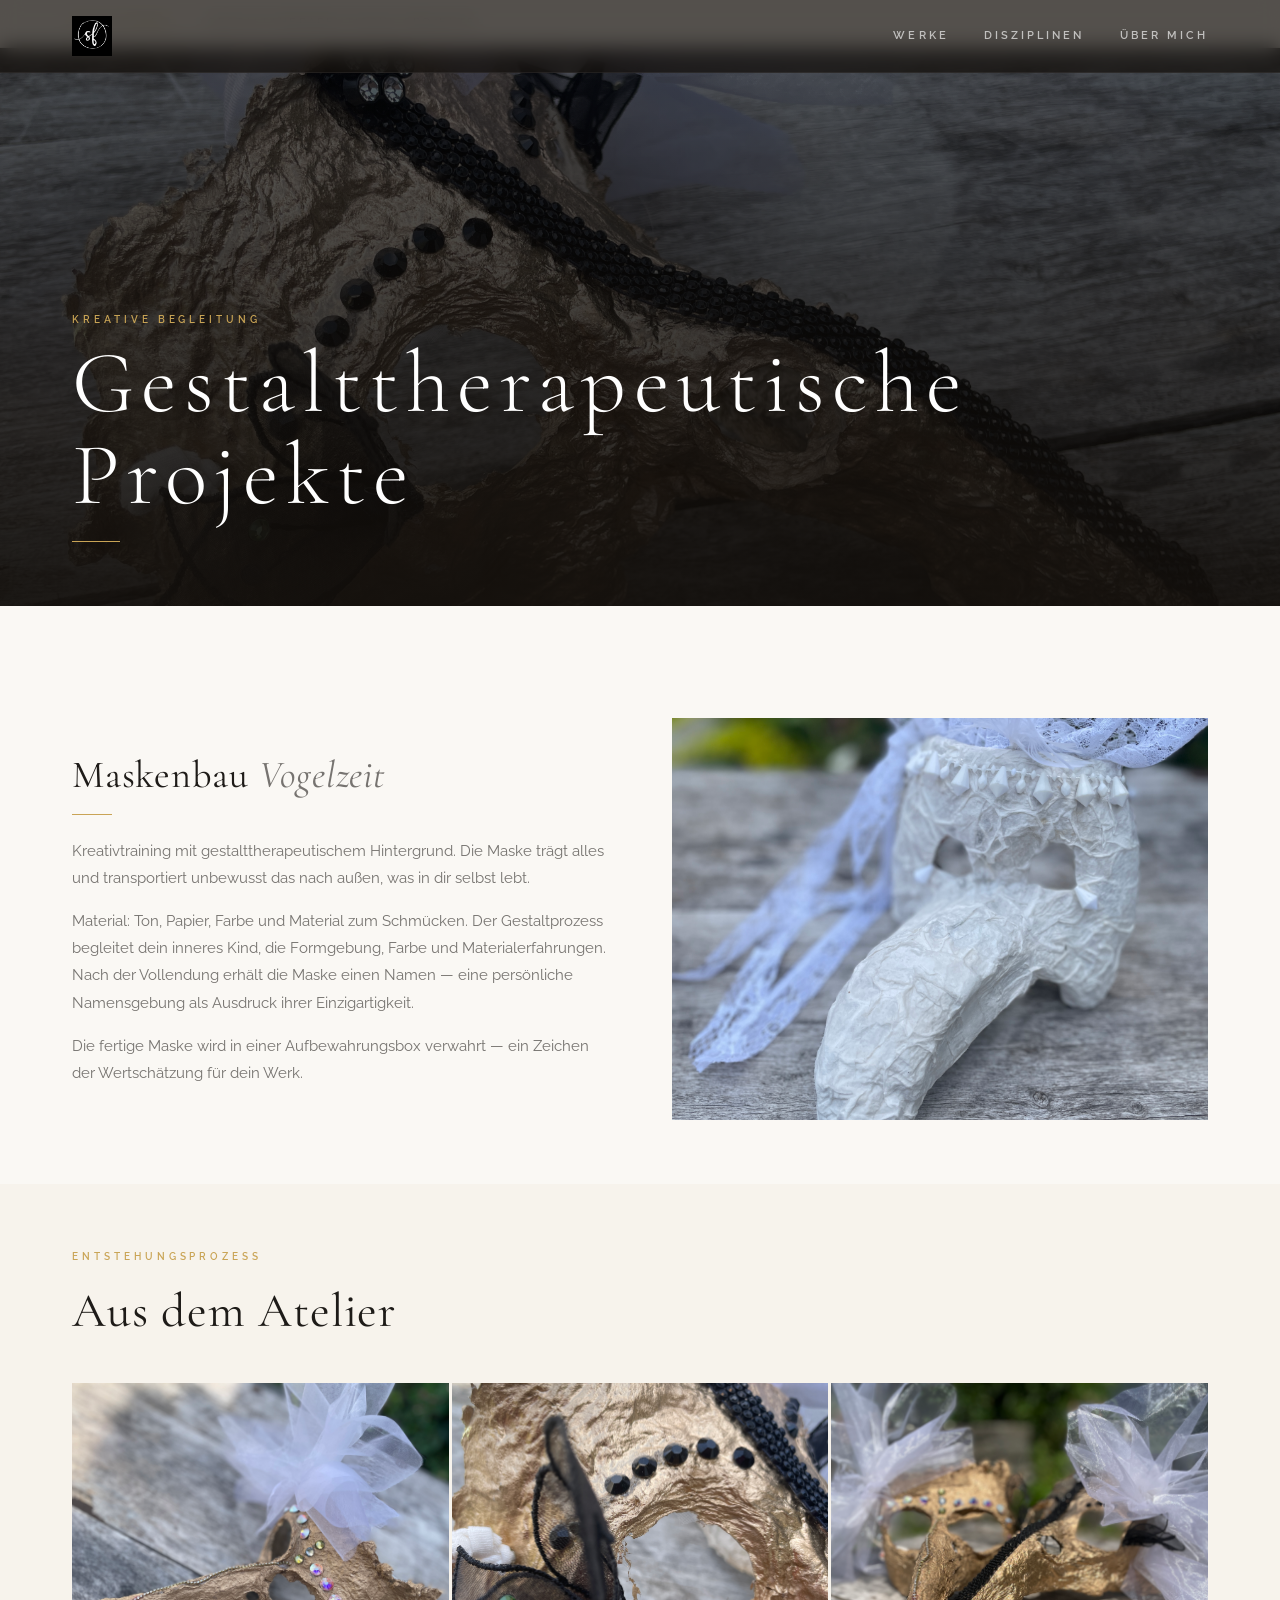
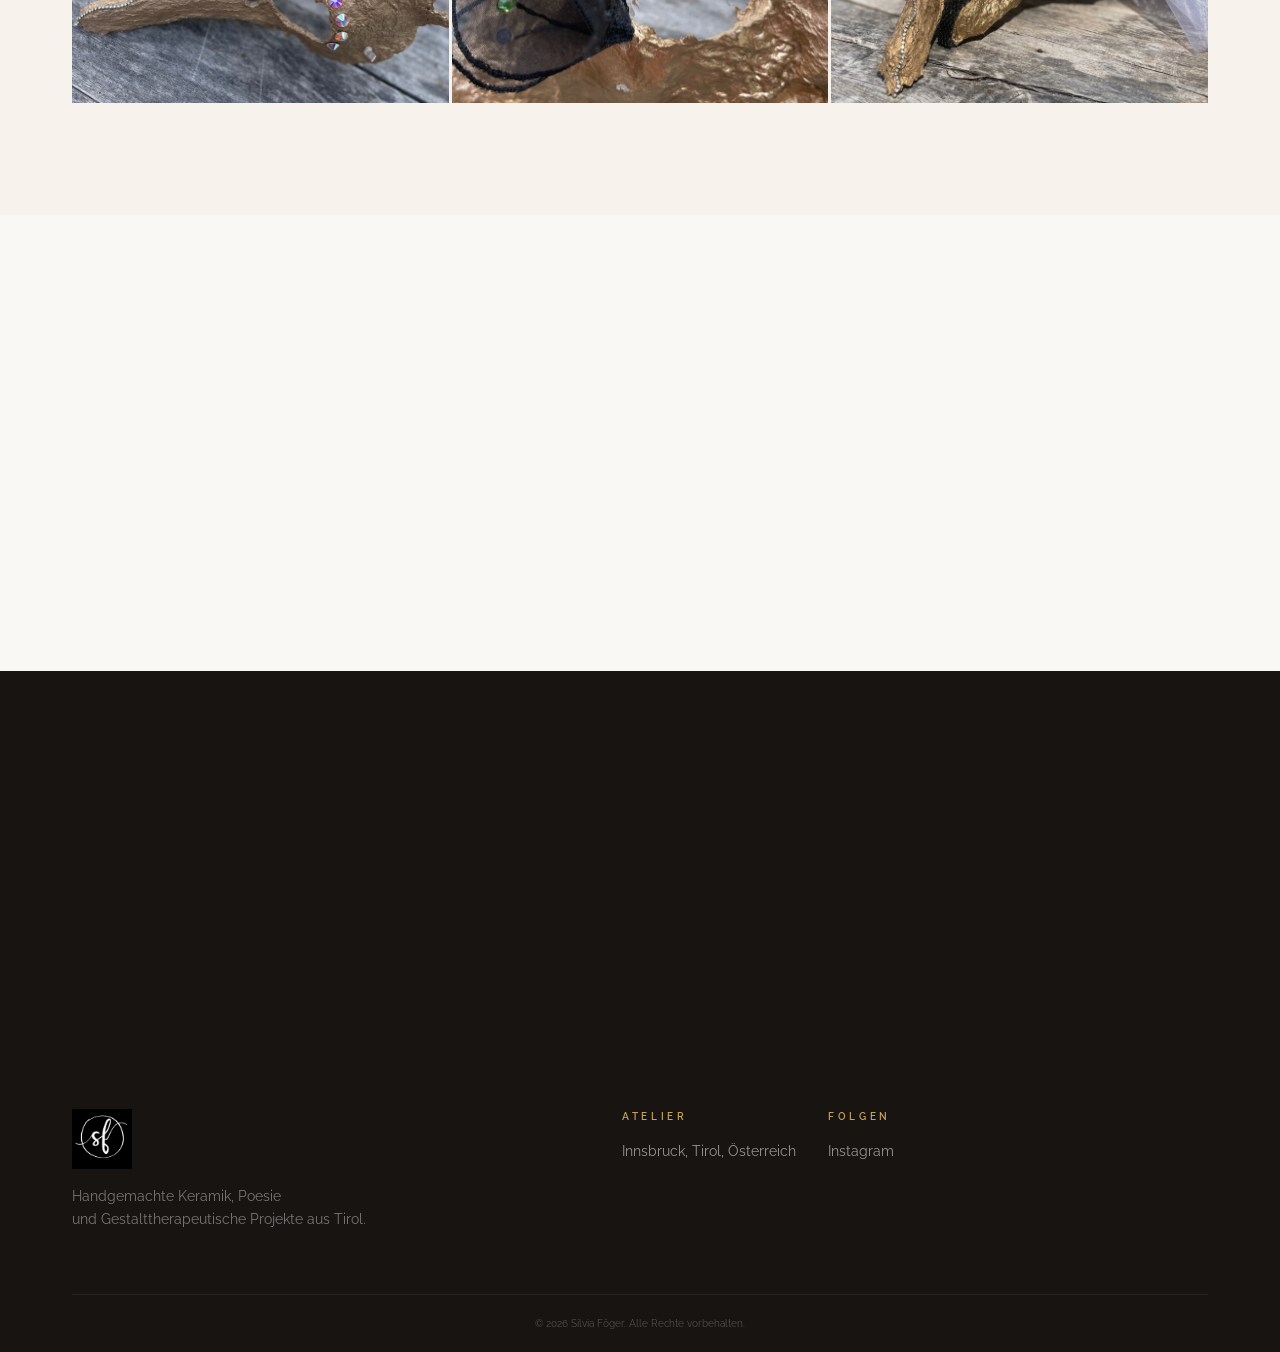
==== commit 1ce73361: "fix(ui): mobile tagline overflow and card caption contrast The hero tagline was fixed at 1.36rem wit" ====
--- a/gestalttherapie.html
+++ b/gestalttherapie.html
@@ -15,7 +15,7 @@
       rel="stylesheet"
     />
     <link rel="icon" type="image/x-icon" href="assets/img/favicon.ico" />
-    <link rel="stylesheet" href="assets/css/style.css?v=1.1.0" />
+    <link rel="stylesheet" href="assets/css/style.css?v=1.3.1" />
   </head>
   <body>
 
@@ -169,6 +169,6 @@
       </div>
     </footer>
 
-    <script src="assets/js/main.js?v=1.1.0"></script>
+    <script src="assets/js/main.js?v=1.3.0"></script>
   </body>
 </html>
--- a/assets/css/style.css
+++ b/assets/css/style.css
@@ -163,6 +163,7 @@
 .nav-toggle__bar::before,
 .nav-toggle__bar::after {
   content: "";
+  position: relative;
   display: block;
   width: 22px;
   height: 1.5px;
@@ -263,12 +264,22 @@
 
 .hero__tagline {
   font-family: var(--font-sans);
-  font-size: 1.36rem;
+  font-size: clamp(0.6rem, 2.6vw, 1.36rem);
   font-weight: 600;
-  letter-spacing: 0.42em;
+  letter-spacing: clamp(0.14em, 0.8vw, 0.42em);
   text-transform: uppercase;
   color: var(--ink-soft);
+  max-width: 100%;
+  padding: 0 var(--space-sm);
+  text-align: center;
+  line-height: 1.6;
+  overflow-wrap: break-word;
   animation: fadeUp 1s var(--ease-out) 0.65s both;
+}
+
+.hero__tagline-sep {
+  margin: 0 0.35em;
+  opacity: 0.55;
 }
 
 .hero__scroll {
@@ -366,8 +377,14 @@
 .work-card__info {
   position: absolute;
   inset: auto 0 0;
-  padding: 1.4rem 1.6rem;
-  background: linear-gradient(to top, rgba(18, 14, 10, 0.78) 0%, transparent 100%);
+  padding: 1.6rem 1.6rem 1.4rem;
+  background: linear-gradient(
+    to top,
+    rgba(12, 9, 6, 0.92) 0%,
+    rgba(12, 9, 6, 0.72) 45%,
+    rgba(12, 9, 6, 0.28) 78%,
+    transparent 100%
+  );
   color: #fff;
   opacity: 0;
   transform: translateY(6px);
@@ -386,15 +403,18 @@
   font-weight: 600;
   letter-spacing: 0.32em;
   text-transform: uppercase;
-  color: var(--gold);
+  color: #e3c887;
+  text-shadow: 0 1px 3px rgba(0, 0, 0, 0.75);
   margin-bottom: 0.3rem;
 }
 
 .work-card h3 {
   font-family: var(--font-serif);
-  font-weight: 400;
+  font-weight: 500;
   font-size: 1.2rem;
   letter-spacing: 0.04em;
+  color: #fff;
+  text-shadow: 0 1px 4px rgba(0, 0, 0, 0.8), 0 0 12px rgba(0, 0, 0, 0.45);
 }
 
 /* Editorial grid placement — desktop (3 cols) */
@@ -829,7 +849,9 @@
 .page-hero__title {
   font-family: var(--font-serif);
   font-weight: 300;
-  font-size: clamp(2.6rem, 6vw, 5.5rem);
+  font-size: clamp(1.8rem, 7vw, 5.5rem);
+  overflow-wrap: break-word;
+  hyphens: auto;
   letter-spacing: 0.08em;
   line-height: 1.05;
   margin-top: 0.55rem;
@@ -1126,6 +1148,7 @@
 }
 
 .poem-search {
+  position: relative;
   max-width: 600px;
   margin: 0 auto;
 }
@@ -1148,6 +1171,41 @@
 .poem-search__input:focus {
   outline: none;
   border-color: var(--gold);
+}
+
+.poem-search__suggestions {
+  position: absolute;
+  top: 100%;
+  left: 0;
+  right: 0;
+  z-index: 20;
+  margin: 0;
+  padding: 0.35rem 0;
+  list-style: none;
+  background: var(--warm-white);
+  border: 1px solid rgba(30, 27, 24, 0.12);
+  border-top: 0;
+  box-shadow: 0 14px 28px rgba(30, 27, 24, 0.1);
+}
+
+.poem-search__suggestion {
+  display: block;
+  width: 100%;
+  background: none;
+  border: 0;
+  padding: 0.5rem 1.2rem;
+  text-align: left;
+  cursor: pointer;
+  font-family: var(--font-serif);
+  font-size: 1.05rem;
+  color: var(--ink);
+}
+
+.poem-search__suggestion:hover,
+.poem-search__suggestion:focus {
+  background: rgba(201, 164, 85, 0.12);
+  color: var(--ink);
+  outline: none;
 }
 
 .poem-archive__count {
@@ -1161,6 +1219,47 @@
   color: var(--ink-soft);
 }
 
+.poem-toc {
+  max-width: 600px;
+  margin: var(--space-md) auto 0;
+  padding: 1.4rem 1.6rem 1.2rem;
+  background: var(--warm-white);
+  border: 1px solid rgba(30, 27, 24, 0.1);
+}
+
+.poem-toc__label {
+  margin: 0 0 0.9rem;
+  font-family: var(--font-sans);
+  font-size: 0.6rem;
+  font-weight: 600;
+  letter-spacing: 0.24em;
+  text-transform: uppercase;
+  color: var(--ink-soft);
+}
+
+.poem-toc__list {
+  display: flex;
+  flex-wrap: wrap;
+  gap: 0.5rem 1.4rem;
+  margin: 0;
+  padding: 0;
+  list-style: none;
+}
+
+.poem-toc__link {
+  font-family: var(--font-serif);
+  font-size: 1.02rem;
+  color: var(--ink);
+  border-bottom: 1px solid transparent;
+  transition: color 0.2s, border-color 0.2s;
+}
+
+.poem-toc__link:hover,
+.poem-toc__link:focus-visible {
+  color: var(--gold);
+  border-bottom-color: var(--gold);
+}
+
 .poem-archive__empty {
   margin: var(--space-md) 0 0;
   text-align: center;
@@ -1176,6 +1275,23 @@
   gap: var(--space-md);
   max-width: 600px;
   margin: var(--space-md) auto 0;
+}
+
+.poem-group {
+  margin: var(--space-md) 0 0;
+  scroll-margin-top: calc(var(--header-h, 72px) + 4.5rem);
+  padding-bottom: 0.6rem;
+  border-bottom: 1px solid rgba(201, 164, 85, 0.4);
+  font-family: var(--font-sans);
+  font-size: 0.68rem;
+  font-weight: 600;
+  letter-spacing: 0.28em;
+  text-transform: uppercase;
+  color: var(--gold);
+}
+
+.poem-group:first-child {
+  margin-top: 0;
 }
 
 .poem-leaf {
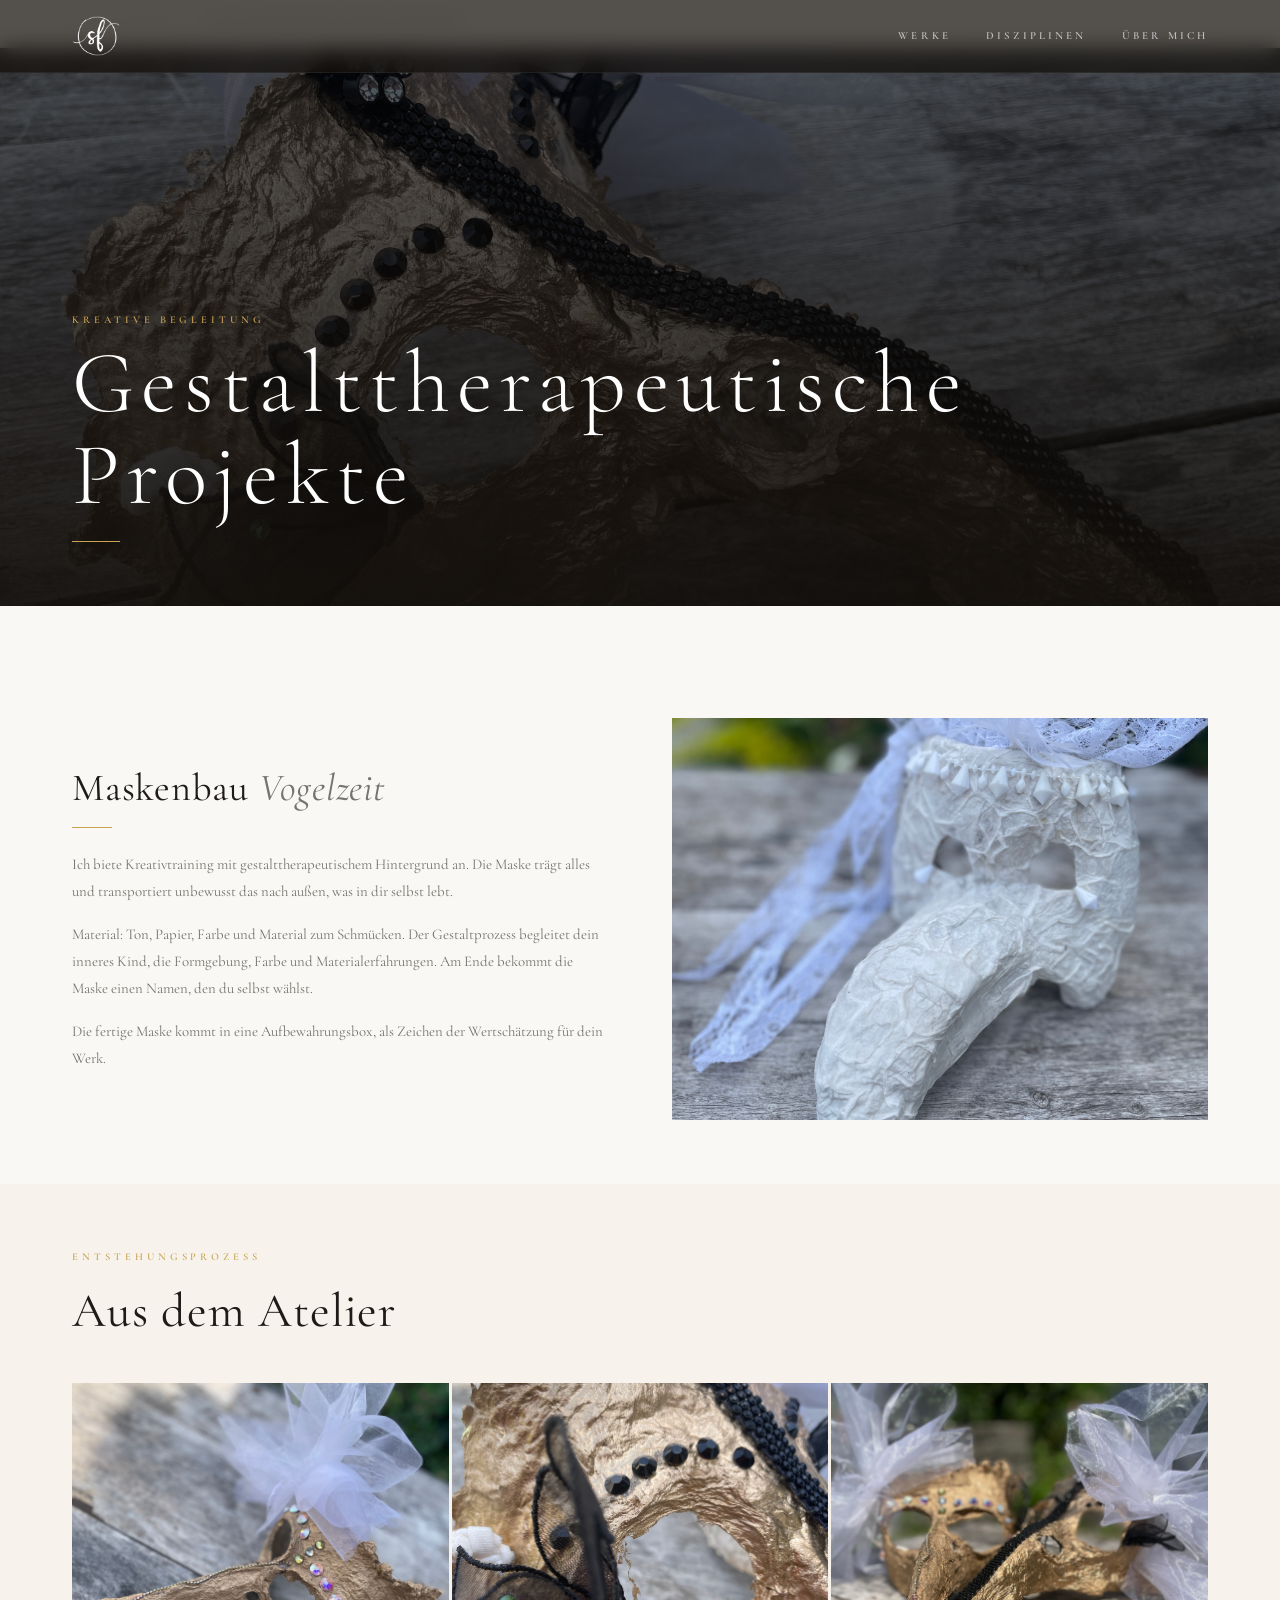
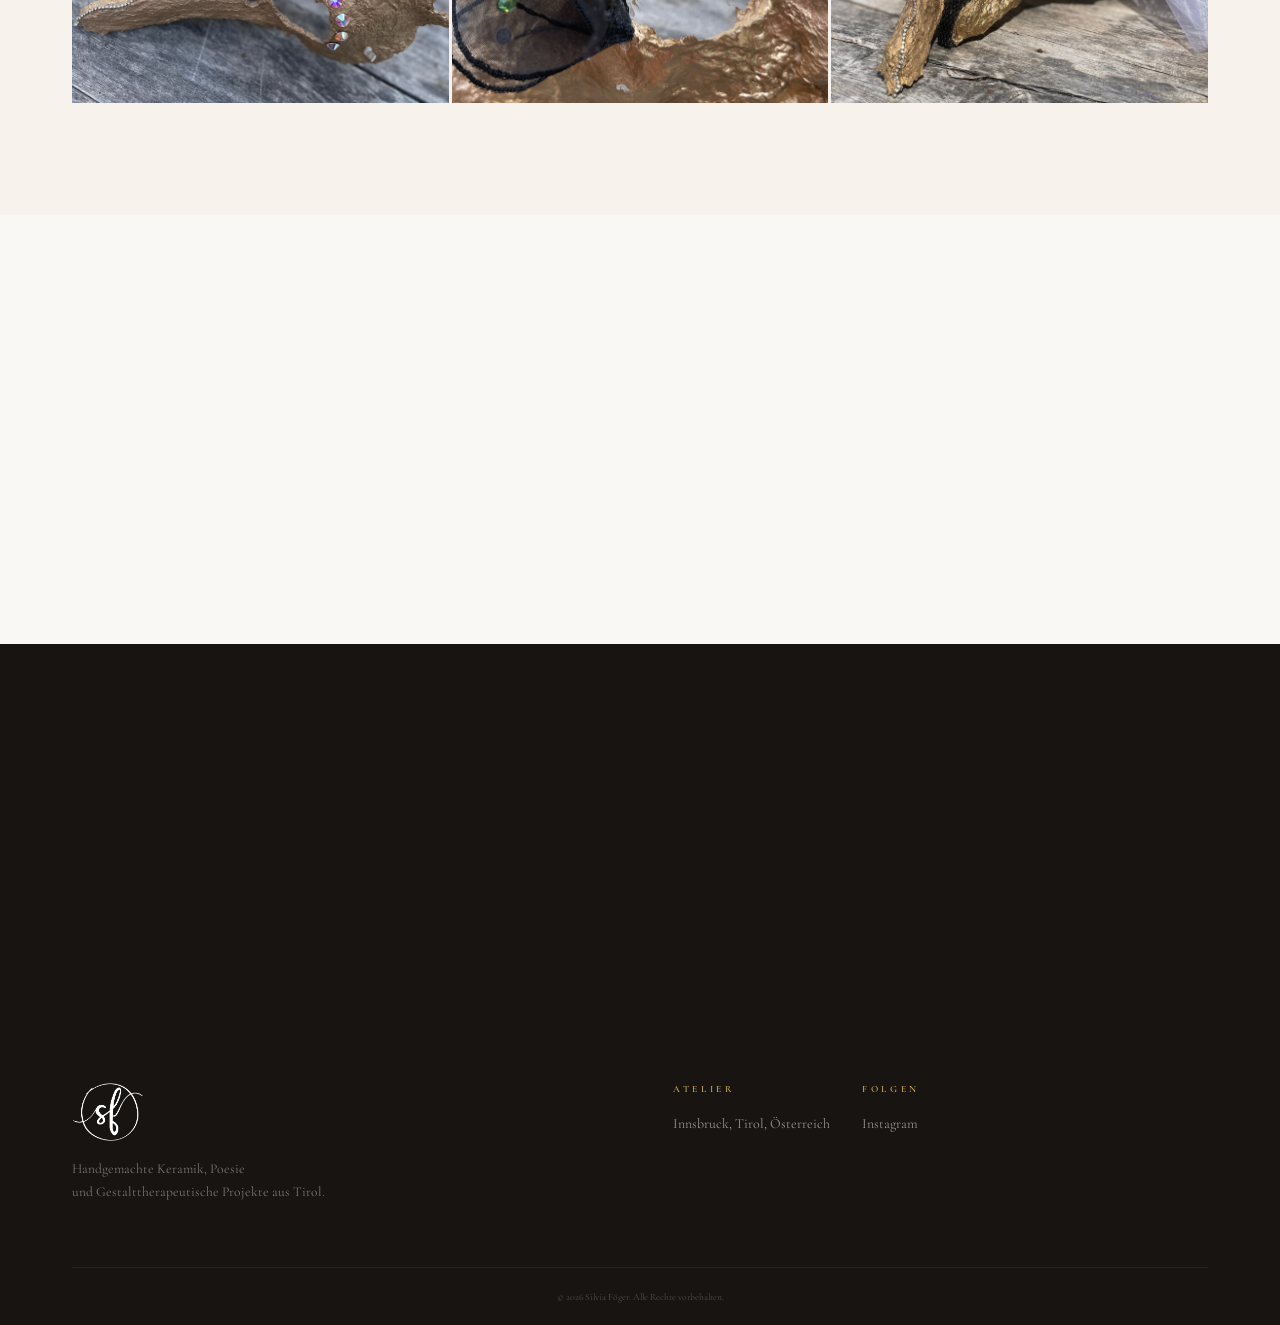
==== commit e079d4e3: "feat(site): logo transparency, one typeface, first-person copy, contact form Six fixes from Silvia's" ====
--- a/gestalttherapie.html
+++ b/gestalttherapie.html
@@ -5,25 +5,25 @@
     <meta name="viewport" content="width=device-width, initial-scale=1.0" />
     <meta
       name="description"
-      content="Silvia Föger — gestalttherapeutische Projekte aus Tirol. Kreatives Gestalten als Ausdruck und Begleitung."
+      content="Gestalttherapeutische Projekte aus Tirol von Silvia Föger. Kreatives Gestalten als Ausdruck und Begleitung."
     />
     <title>Gestalttherapeutische Projekte | Silvia Föger</title>
     <link rel="preconnect" href="https://fonts.googleapis.com" />
     <link rel="preconnect" href="https://fonts.gstatic.com" crossorigin />
     <link
-      href="https://fonts.googleapis.com/css2?family=Cormorant+Garamond:ital,wght@0,300;0,400;0,600;1,300;1,400&family=Raleway:wght@300;400;500;600&display=swap"
+      href="https://fonts.googleapis.com/css2?family=Cormorant+Garamond:ital,wght@0,300;0,400;0,500;0,600;0,700;1,300;1,400;1,600&display=swap"
       rel="stylesheet"
     />
     <link rel="icon" type="image/x-icon" href="assets/img/favicon.ico" />
-    <link rel="stylesheet" href="assets/css/style.css?v=1.3.1" />
+    <link rel="stylesheet" href="assets/css/style.css?v=1.4.0" />
   </head>
   <body>
 
     <header class="site-header" id="site-header">
       <div class="container">
         <nav class="nav">
-          <a class="brand" href="index.html" aria-label="Silvia Föger — zur Startseite">
-            <img class="brand__logo" src="assets/img/logo.png" alt="Silvia Föger Spirale Logo" />
+          <a class="brand" href="index.html" aria-label="Silvia Föger, zur Startseite">
+            <img class="brand__logo" src="assets/img/logo.png?v=1.4.0" alt="Silvia Föger Spirale Logo" />
           </a>
           <button class="nav-toggle" aria-expanded="false" aria-controls="nav-links" type="button">
             <span class="sr-only">Navigation umschalten</span>
@@ -69,9 +69,9 @@
             <div class="page-intro__text reveal">
               <h2>Maskenbau <em>Vogelzeit</em></h2>
               <div class="page-intro__rule" aria-hidden="true"></div>
-              <p>Kreativtraining mit gestalttherapeutischem Hintergrund. Die Maske trägt alles und transportiert unbewusst das nach außen, was in dir selbst lebt.</p>
-              <p>Material: Ton, Papier, Farbe und Material zum Schmücken. Der Gestaltprozess begleitet dein inneres Kind, die Formgebung, Farbe und Materialerfahrungen. Nach der Vollendung erhält die Maske einen Namen — eine persönliche Namensgebung als Ausdruck ihrer Einzigartigkeit.</p>
-              <p>Die fertige Maske wird in einer Aufbewahrungsbox verwahrt — ein Zeichen der Wertschätzung für dein Werk.</p>
+              <p>Ich biete Kreativtraining mit gestalttherapeutischem Hintergrund an. Die Maske trägt alles und transportiert unbewusst das nach außen, was in dir selbst lebt.</p>
+              <p>Material: Ton, Papier, Farbe und Material zum Schmücken. Der Gestaltprozess begleitet dein inneres Kind, die Formgebung, Farbe und Materialerfahrungen. Am Ende bekommt die Maske einen Namen, den du selbst wählst.</p>
+              <p>Die fertige Maske kommt in eine Aufbewahrungsbox, als Zeichen der Wertschätzung für dein Werk.</p>
             </div>
             <div class="page-intro__image reveal" style="--reveal-delay: 0.15s">
               <img src="assets/img/gestalttherapie/IMG_3857.jpg" alt="Nahaufnahme einer bemalten Maske mit Details und Materialien." />
@@ -125,8 +125,8 @@
               <h2>Soziale Dimension <em>und Sinnbild</em></h2>
               <div class="page-intro__rule" aria-hidden="true"></div>
               <p><strong>Soziale Komponente:</strong> Gemeinschaftserlebnis, Sprache, Kreativität, Hilfestellung, Dankbarkeit, Toleranz und gegenseitige Unterstützung.</p>
-              <p><strong>Assoziation zu Vogel:</strong> Leichtigkeit des Fliegens, Vergänglichkeit und Fortpflanzung. Nestwärme und Schutz — Ei, Geburt und letzter Flug. Ein Symbol für die Reisen unserer Seele.</p>
-              <p><strong>Erinnerungsbilder:</strong> Ein gemeinsames Fotobuch bewahrt die Momente fest, die beim gemeinsamen Schaffen entstanden sind — eine bleibende Erinnerung an die Magie dieser Zeit.</p>
+              <p><strong>Assoziation zu Vogel:</strong> Leichtigkeit des Fliegens, Vergänglichkeit und Fortpflanzung. Nestwärme und Schutz, Ei, Geburt und letzter Flug. Ein Symbol für die Reisen unserer Seele.</p>
+              <p><strong>Erinnerungsbilder:</strong> Ein gemeinsames Fotobuch bewahrt die Momente fest, die beim gemeinsamen Schaffen entstanden sind, und bleibt als Erinnerung an diese Zeit.</p>
             </div>
           </div>
         </div>
@@ -136,7 +136,7 @@
         <div class="container">
           <div class="page-quote__inner reveal">
             <blockquote>
-              Die Maske trägt alles, was in dir lebt — nach außen, sichtbar, wertvoll.
+              Die Maske trägt alles, was in dir lebt, nach außen. Sichtbar und wertvoll.
             </blockquote>
             <cite>Silvia Föger</cite>
           </div>
@@ -149,7 +149,7 @@
       <div class="container">
         <div class="footer__inner">
           <div class="footer__brand">
-            <img class="footer__logo" src="assets/img/logo.png" alt="Silvia Föger Spirale Logo" />
+            <img class="footer__logo" src="assets/img/logo.png?v=1.4.0" alt="Silvia Föger Spirale Logo" />
             <p class="footer__tagline">Handgemachte Keramik, Poesie<br />und Gestalttherapeutische Projekte aus Tirol.</p>
           </div>
           <div class="footer__cols">
@@ -169,6 +169,6 @@
       </div>
     </footer>
 
-    <script src="assets/js/main.js?v=1.3.0"></script>
+    <script src="assets/js/main.js?v=1.4.0"></script>
   </body>
 </html>
--- a/assets/css/style.css
+++ b/assets/css/style.css
@@ -10,8 +10,9 @@
   --dark: #171412;
   --dark-mid: #231f1c;
 
-  --font-serif: "Cormorant Garamond", "Georgia", serif;
-  --font-sans: "Raleway", -apple-system, BlinkMacSystemFont, "Segoe UI", sans-serif;
+  /* Eine Schriftfamilie für die ganze Seite. Gewicht, Größe und Laufweite
+     dürfen variieren, die Familie nicht. */
+  --font: "Cormorant Garamond", "Georgia", "Times New Roman", serif;
 
   --space-xs: 0.5rem;
   --space-sm: 1rem;
@@ -35,7 +36,7 @@
 }
 
 body {
-  font-family: var(--font-sans);
+  font-family: var(--font);
   color: var(--ink);
   background: var(--cream);
   line-height: 1.65;
@@ -72,7 +73,7 @@
 }
 
 .eyebrow {
-  font-family: var(--font-sans);
+  font-family: var(--font);
   font-size: 0.65rem;
   font-weight: 600;
   letter-spacing: 0.38em;
@@ -116,7 +117,7 @@
 .nav-links {
   display: flex;
   gap: 2.2rem;
-  font-family: var(--font-sans);
+  font-family: var(--font);
   font-size: 0.68rem;
   font-weight: 600;
   letter-spacing: 0.28em;
@@ -246,7 +247,7 @@
 }
 
 .hero__name {
-  font-family: var(--font-serif);
+  font-family: var(--font);
   font-weight: 300;
   font-size: clamp(2.8rem, 7.5vw, 6.5rem);
   letter-spacing: 0.2em;
@@ -263,10 +264,11 @@
 }
 
 .hero__tagline {
-  font-family: var(--font-sans);
-  font-size: clamp(0.6rem, 2.6vw, 1.36rem);
+  font-family: var(--font);
+  /* Die Serif läuft breiter als die alte Sans, daher kleinere Obergrenzen. */
+  font-size: clamp(0.6rem, 2.2vw, 1.1rem);
   font-weight: 600;
-  letter-spacing: clamp(0.14em, 0.8vw, 0.42em);
+  letter-spacing: clamp(0.14em, 0.6vw, 0.3em);
   text-transform: uppercase;
   color: var(--ink-soft);
   max-width: 100%;
@@ -332,7 +334,7 @@
 }
 
 .section-header h2 {
-  font-family: var(--font-serif);
+  font-family: var(--font);
   font-weight: 400;
   font-size: clamp(2rem, 4vw, 3rem);
   margin-top: 0.45rem;
@@ -409,7 +411,7 @@
 }
 
 .work-card h3 {
-  font-family: var(--font-serif);
+  font-family: var(--font);
   font-weight: 500;
   font-size: 1.2rem;
   letter-spacing: 0.04em;
@@ -486,7 +488,7 @@
 }
 
 .disc-card h3 {
-  font-family: var(--font-serif);
+  font-family: var(--font);
   font-weight: 400;
   font-size: 1.45rem;
   margin-bottom: 0.85rem;
@@ -506,19 +508,29 @@
   display: grid;
   grid-template-columns: 1fr 1fr;
   min-height: 72vh;
+  align-items: start;
 }
 
 .about__media {
   position: relative;
   overflow: hidden;
   background: var(--parchment);
+  /* Die Bildspalte bleibt bildschirmhoch und läuft beim Lesen mit, statt
+     über die ganze Textlänge gestreckt zu werden. Das hält das Porträt in
+     einer Größe, die die Auflösung auch trägt. Das Bild wird über
+     object-fit zugeschnitten, ein neues Porträt mit anderen Maßen bricht
+     das Layout also nicht. */
+  position: sticky;
+  top: 0;
+  height: 100vh;
 }
 
 .about__media img {
   width: 100%;
   height: 100%;
   object-fit: cover;
-  object-position: top center;
+  /* Auf das Gesicht ausgerichtet, nicht auf den Himmel darüber. */
+  object-position: 58% 30%;
   transition: transform 0.8s var(--ease-out);
 }
 
@@ -536,7 +548,7 @@
 }
 
 .about__text h2 {
-  font-family: var(--font-serif);
+  font-family: var(--font);
   font-weight: 400;
   font-size: clamp(1.9rem, 3vw, 2.8rem);
   letter-spacing: 0.02em;
@@ -567,7 +579,7 @@
   width: fit-content;
   padding: 0.8rem 2rem;
   border: 1px solid var(--gold);
-  font-family: var(--font-sans);
+  font-family: var(--font);
   font-size: 0.64rem;
   font-weight: 600;
   letter-spacing: 0.3em;
@@ -620,7 +632,7 @@
 }
 
 .footer__col h4 {
-  font-family: var(--font-sans);
+  font-family: var(--font);
   font-size: 0.6rem;
   font-weight: 600;
   letter-spacing: 0.38em;
@@ -698,7 +710,11 @@
   }
 
   .about__media {
+    /* Einspaltig: kein Sticky, sonst klebt das Bild über dem Text. */
+    position: static;
+    height: auto;
     min-height: 55vw;
+    max-height: 80vh;
   }
 
   .about__text {
@@ -847,7 +863,7 @@
 }
 
 .page-hero__title {
-  font-family: var(--font-serif);
+  font-family: var(--font);
   font-weight: 300;
   font-size: clamp(1.8rem, 7vw, 5.5rem);
   overflow-wrap: break-word;
@@ -914,7 +930,7 @@
 }
 
 .page-intro__text h2 {
-  font-family: var(--font-serif);
+  font-family: var(--font);
   font-weight: 400;
   font-size: clamp(1.9rem, 3vw, 2.7rem);
   letter-spacing: 0.02em;
@@ -995,7 +1011,7 @@
 }
 
 .page-quote blockquote {
-  font-family: var(--font-serif);
+  font-family: var(--font);
   font-style: italic;
   font-weight: 300;
   font-size: clamp(1.45rem, 3vw, 2.1rem);
@@ -1006,7 +1022,7 @@
 .page-quote cite {
   display: block;
   margin-top: 1.8rem;
-  font-family: var(--font-sans);
+  font-family: var(--font);
   font-style: normal;
   font-size: 0.65rem;
   font-weight: 600;
@@ -1124,7 +1140,7 @@
   border-bottom: 1px solid transparent;
   padding: 0 0 2px;
   cursor: pointer;
-  font-family: var(--font-sans);
+  font-family: var(--font);
   font-size: 10px;
   font-weight: 600;
   letter-spacing: 0.16em;
@@ -1158,7 +1174,7 @@
   background: var(--warm-white);
   border: 1px solid rgba(30, 27, 24, 0.12);
   padding: 0.85rem 1.2rem;
-  font-family: var(--font-sans);
+  font-family: var(--font);
   font-size: 0.9rem;
   color: var(--ink);
 }
@@ -1196,7 +1212,7 @@
   padding: 0.5rem 1.2rem;
   text-align: left;
   cursor: pointer;
-  font-family: var(--font-serif);
+  font-family: var(--font);
   font-size: 1.05rem;
   color: var(--ink);
 }
@@ -1211,7 +1227,7 @@
 .poem-archive__count {
   margin: 1rem 0 0;
   text-align: center;
-  font-family: var(--font-sans);
+  font-family: var(--font);
   font-size: 0.6rem;
   font-weight: 600;
   letter-spacing: 0.24em;
@@ -1229,7 +1245,7 @@
 
 .poem-toc__label {
   margin: 0 0 0.9rem;
-  font-family: var(--font-sans);
+  font-family: var(--font);
   font-size: 0.6rem;
   font-weight: 600;
   letter-spacing: 0.24em;
@@ -1247,7 +1263,7 @@
 }
 
 .poem-toc__link {
-  font-family: var(--font-serif);
+  font-family: var(--font);
   font-size: 1.02rem;
   color: var(--ink);
   border-bottom: 1px solid transparent;
@@ -1263,7 +1279,7 @@
 .poem-archive__empty {
   margin: var(--space-md) 0 0;
   text-align: center;
-  font-family: var(--font-serif);
+  font-family: var(--font);
   font-style: italic;
   font-size: 1.05rem;
   color: var(--ink-soft);
@@ -1282,7 +1298,7 @@
   scroll-margin-top: calc(var(--header-h, 72px) + 4.5rem);
   padding-bottom: 0.6rem;
   border-bottom: 1px solid rgba(201, 164, 85, 0.4);
-  font-family: var(--font-sans);
+  font-family: var(--font);
   font-size: 0.68rem;
   font-weight: 600;
   letter-spacing: 0.28em;
@@ -1302,7 +1318,7 @@
 }
 
 .poem__title {
-  font-family: var(--font-serif);
+  font-family: var(--font);
   font-weight: 400;
   font-size: 1.3rem;
   letter-spacing: 0.02em;
@@ -1318,7 +1334,7 @@
 }
 
 .poem__body {
-  font-family: var(--font-serif);
+  font-family: var(--font);
   font-style: italic;
   font-weight: 300;
   font-size: 1.06rem;
@@ -1338,7 +1354,7 @@
   margin-top: 2rem;
   padding-top: 1rem;
   border-top: 1px solid rgba(30, 27, 24, 0.1);
-  font-family: var(--font-sans);
+  font-family: var(--font);
   font-size: 0.6rem;
   font-weight: 600;
   letter-spacing: 0.32em;
@@ -1379,7 +1395,7 @@
 }
 
 .coming-soon__inner h1 {
-  font-family: var(--font-serif);
+  font-family: var(--font);
   font-weight: 300;
   font-size: clamp(2.4rem, 5vw, 3.8rem);
   letter-spacing: 0.08em;
@@ -1418,3 +1434,135 @@
     animation: none;
   }
 }
+
+
+/* ── KONTAKT ── */
+
+.contact {
+  padding: var(--space-xl) 0;
+  background: var(--warm-white);
+}
+
+.contact__intro {
+  max-width: 46ch;
+  margin: 0 auto var(--space-md);
+  text-align: center;
+  font-size: 1.15rem;
+  font-weight: 300;
+  line-height: 1.8;
+  color: var(--ink-soft);
+}
+
+.contact__form {
+  display: grid;
+  grid-template-columns: 1fr 1fr;
+  gap: var(--space-sm) var(--space-md);
+  max-width: 720px;
+  margin: 0 auto;
+}
+
+.field {
+  display: flex;
+  flex-direction: column;
+  gap: 0.4rem;
+}
+
+.field--wide {
+  grid-column: 1 / -1;
+}
+
+/* Der Honigtopf muss für Bots im DOM stehen, für Menschen aber unerreichbar
+   sein. display:none würde ihn auch für manche Bots verraten. */
+.field--trap {
+  position: absolute;
+  left: -9999px;
+  width: 1px;
+  height: 1px;
+  overflow: hidden;
+}
+
+.field label {
+  font-size: 0.68rem;
+  font-weight: 600;
+  letter-spacing: 0.24em;
+  text-transform: uppercase;
+  color: var(--ink-soft);
+}
+
+.field input,
+.field textarea {
+  font-family: var(--font);
+  font-size: 1.05rem;
+  font-weight: 300;
+  color: var(--ink);
+  background: var(--cream);
+  border: 1px solid rgba(30, 27, 24, 0.14);
+  border-radius: 0;
+  padding: 0.75rem 0.9rem;
+  transition: border-color 0.3s var(--ease-out), box-shadow 0.3s var(--ease-out);
+}
+
+.field textarea {
+  resize: vertical;
+  line-height: 1.7;
+}
+
+.field input:focus,
+.field textarea:focus {
+  outline: none;
+  border-color: var(--gold);
+  box-shadow: 0 0 0 3px var(--gold-glow);
+}
+
+.contact__actions {
+  grid-column: 1 / -1;
+  display: flex;
+  flex-wrap: wrap;
+  align-items: center;
+  gap: var(--space-sm);
+  margin-top: var(--space-xs);
+}
+
+.contact__submit {
+  font-family: var(--font);
+  font-size: 0.72rem;
+  font-weight: 600;
+  letter-spacing: 0.28em;
+  text-transform: uppercase;
+  color: var(--ink);
+  background: transparent;
+  border: 1px solid var(--gold);
+  padding: 0.85rem 2.2rem;
+  cursor: pointer;
+  transition: background 0.3s var(--ease-out), color 0.3s var(--ease-out);
+}
+
+.contact__submit:hover {
+  background: var(--gold);
+  color: var(--warm-white);
+}
+
+.contact__submit[disabled] {
+  opacity: 0.55;
+  cursor: default;
+}
+
+.contact__status {
+  font-size: 1rem;
+  font-weight: 300;
+  color: var(--ink-soft);
+}
+
+.contact__status.is-error {
+  color: #9c3b2e;
+}
+
+.contact__status.is-success {
+  color: var(--ink);
+}
+
+@media (max-width: 700px) {
+  .contact__form {
+    grid-template-columns: 1fr;
+  }
+}
